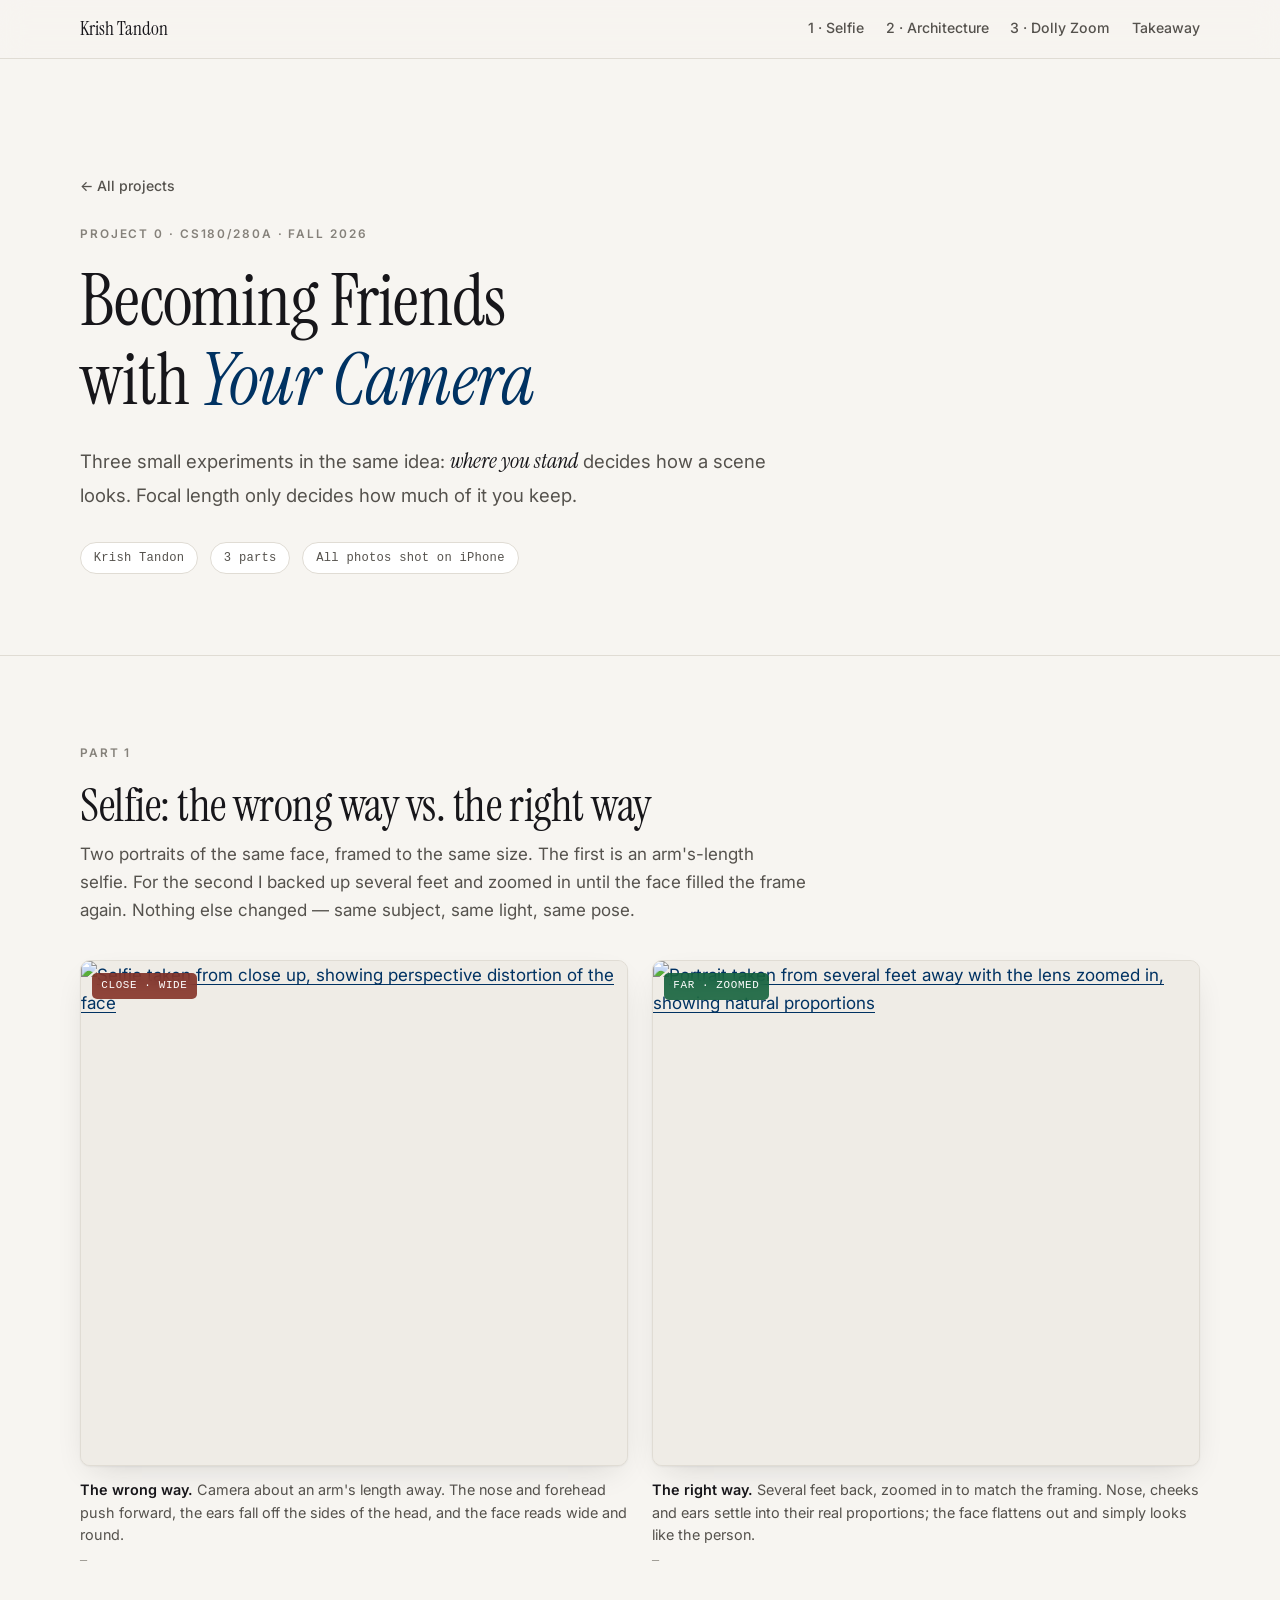
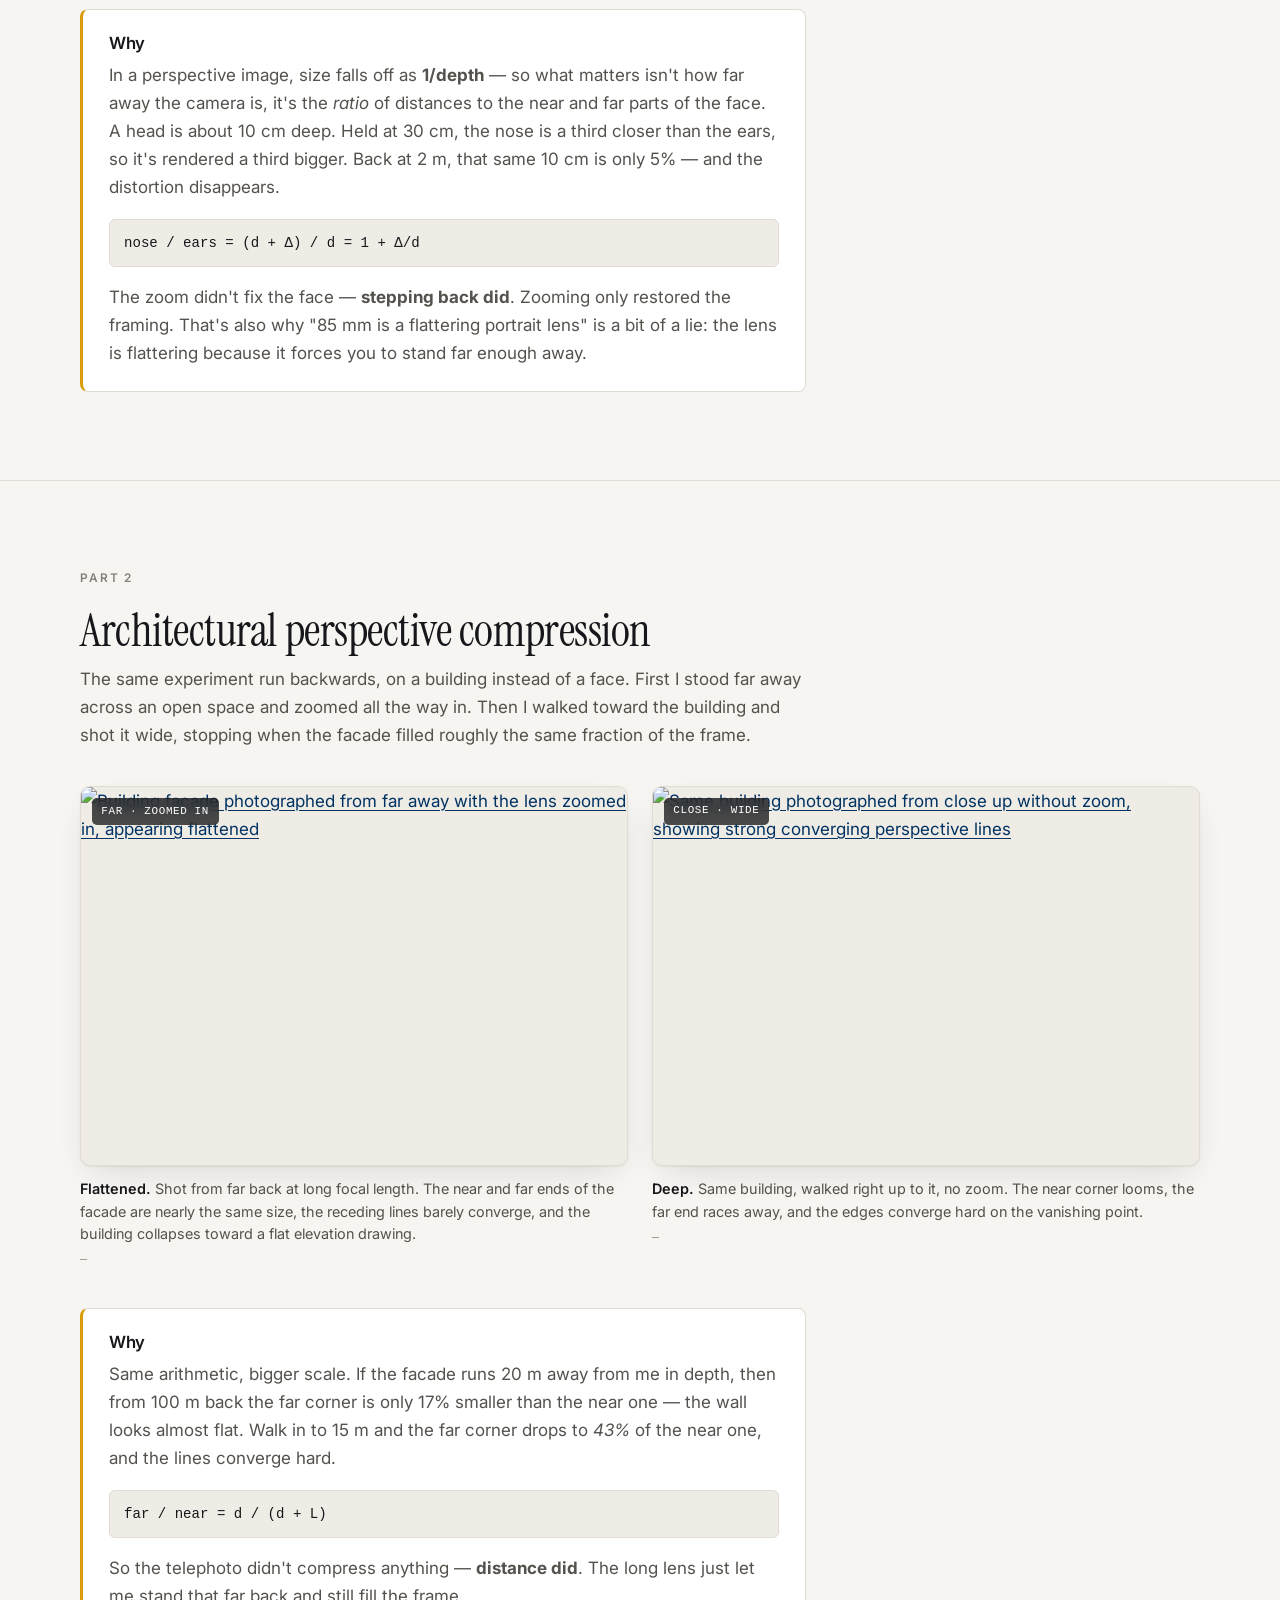
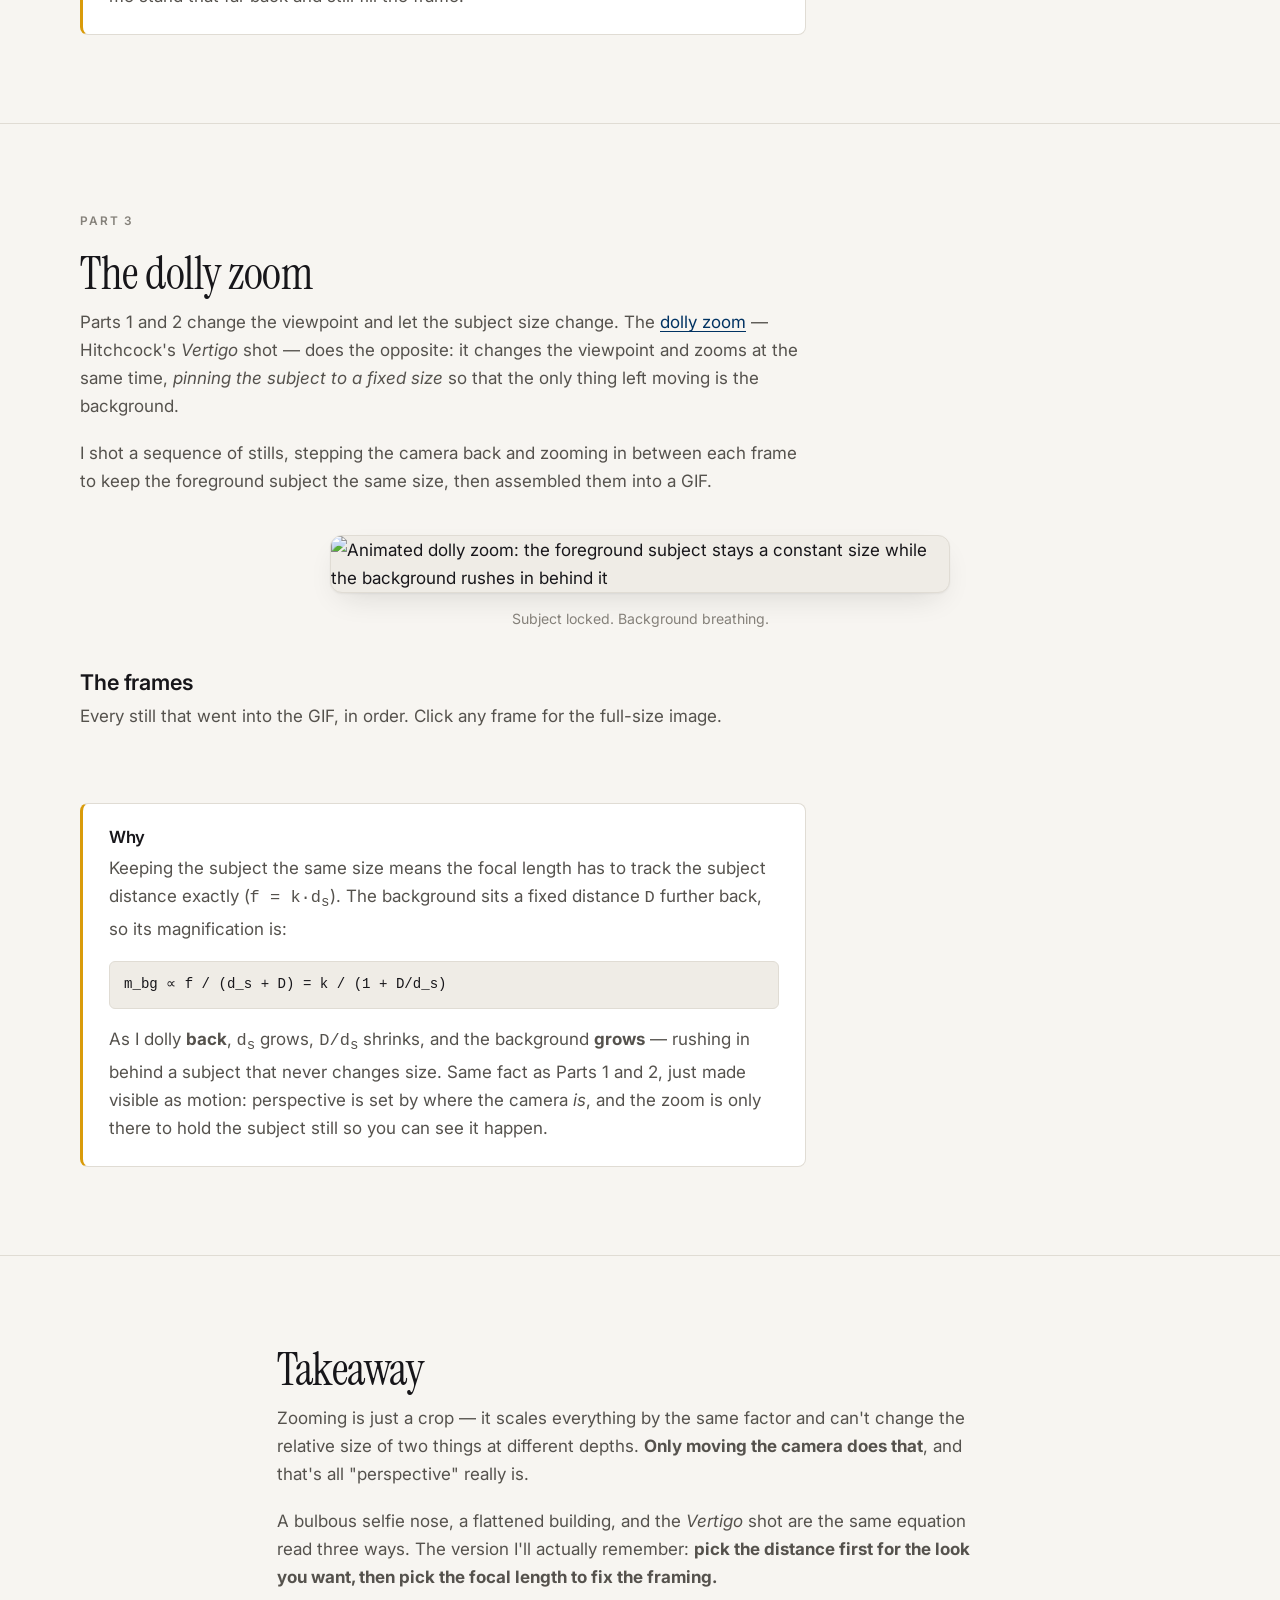
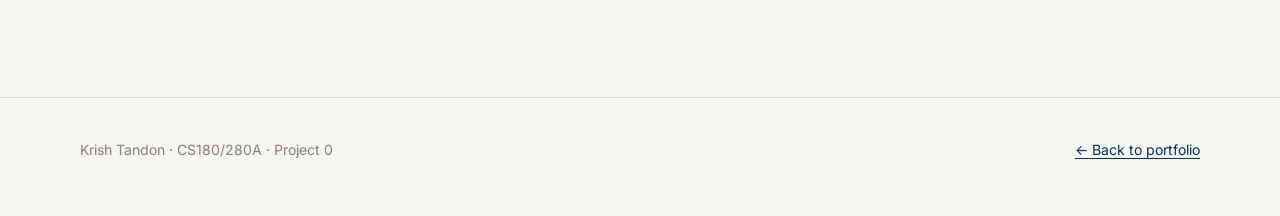
==== 0/index.html @ 60261ede "Build CS180 portfolio site + Project 0 page - Shared stylesheet (/style.css) with light/dark support" ====
<!DOCTYPE html>
<html lang="en">
<head>
  <meta charset="utf-8">
  <meta name="viewport" content="width=device-width, initial-scale=1">
  <title>Project 0: Becoming Friends with Your Camera — Krish Tandon</title>
  <meta name="description" content="CS180/280A Project 0: perspective, focal length, and the center of projection — selfies, architectural compression, and a dolly zoom.">
  <link rel="stylesheet" href="/style.css">
  <link rel="icon" href="data:image/svg+xml,<svg xmlns='http://www.w3.org/2000/svg' viewBox='0 0 100 100'><text y='.9em' font-size='90'>📸</text></svg>">
</head>
<body>

<header class="topbar">
  <div class="wrap topbar-inner">
    <a class="brand" href="/">Krish Tandon</a>
    <nav class="topnav">
      <a href="#part1">1 · Selfie</a>
      <a href="#part2">2 · Architecture</a>
      <a href="#part3">3 · Dolly Zoom</a>
      <a href="#takeaway">Takeaway</a>
    </nav>
  </div>
</header>

<main>

  <section class="hero">
    <div class="wrap">
      <a class="backlink" href="/">← All projects</a>
      <p class="eyebrow">Project 0 · CS180/280A · Fall 2026</p>
      <h1>Becoming Friends<br>with <em>Your Camera</em></h1>
      <p class="lede">
        Three small experiments in the same idea: <em>where you stand</em> decides how a scene
        looks. Focal length only decides how much of it you keep.
      </p>
      <ul class="meta">
        <li>Krish Tandon</li>
        <li>3 parts</li>
        <li>All photos shot on iPhone</li>
      </ul>
    </div>
  </section>

  <!-- ============================ PART 1 ============================ -->
  <section id="part1">
    <div class="wrap">
      <p class="eyebrow">Part 1</p>
      <h2>Selfie: the wrong way vs. the right way</h2>
      <div class="prose">
        <p>Two portraits of the same face, framed to the same size. The first is an arm's-length
          selfie. For the second I backed up several feet and zoomed in until the face filled the
          frame again. Nothing else changed — same subject, same light, same pose.</p>
      </div>

      <div class="pair">
        <figure>
          <a class="shot shot--tall" href="media/part1-close.jpg" target="_blank" rel="noopener">
            <span class="tag tag--bad">Close · wide</span>
            <img src="media/part1-close.jpg" alt="Selfie taken from close up, showing perspective distortion of the face">
          </a>
          <figcaption>
            <b>The wrong way.</b> Camera about an arm's length away. The nose and forehead push
            forward, the ears fall off the sides of the head, and the face reads wide and
            round.
            <span class="exif" data-exif="part1-close">—</span>
          </figcaption>
        </figure>

        <figure>
          <a class="shot shot--tall" href="media/part1-far.jpg" target="_blank" rel="noopener">
            <span class="tag tag--good">Far · zoomed</span>
            <img src="media/part1-far.jpg" alt="Portrait taken from several feet away with the lens zoomed in, showing natural proportions">
          </a>
          <figcaption>
            <b>The right way.</b> Several feet back, zoomed in to match the framing. Nose, cheeks
            and ears settle into their real proportions; the face flattens out and simply looks
            like the person.
            <span class="exif" data-exif="part1-far">—</span>
          </figcaption>
        </figure>
      </div>

      <div class="why">
        <h3>Why</h3>
        <p>In a perspective image, size falls off as <b>1/depth</b> — so what matters isn't how far
          away the camera is, it's the <em>ratio</em> of distances to the near and far parts of the
          face. A head is about 10&nbsp;cm deep. Held at 30&nbsp;cm, the nose is a third closer than
          the ears, so it's rendered a third bigger. Back at 2&nbsp;m, that same 10&nbsp;cm is only
          5% — and the distortion disappears.</p>
        <p class="math">nose / ears  =  (d + Δ) / d  =  1 + Δ/d</p>
        <p>The zoom didn't fix the face — <b>stepping back did</b>. Zooming only restored the
          framing. That's also why "85&nbsp;mm is a flattering portrait lens" is a bit of a lie: the
          lens is flattering because it forces you to stand far enough away.</p>
      </div>
      </div>
    </div>
  </section>

  <!-- ============================ PART 2 ============================ -->
  <section id="part2">
    <div class="wrap">
      <p class="eyebrow">Part 2</p>
      <h2>Architectural perspective compression</h2>
      <div class="prose">
        <p>The same experiment run backwards, on a building instead of a face. First I stood far
          away across an open space and zoomed all the way in. Then I walked toward the building
          and shot it wide, stopping when the facade filled roughly the same fraction of the
          frame.</p>
      </div>

      <div class="pair">
        <figure>
          <a class="shot" href="media/part2-far.jpg" target="_blank" rel="noopener">
            <span class="tag">Far · zoomed in</span>
            <img src="media/part2-far.jpg" alt="Building facade photographed from far away with the lens zoomed in, appearing flattened">
          </a>
          <figcaption>
            <b>Flattened.</b> Shot from far back at long focal length. The near and far ends of
            the facade are nearly the same size, the receding lines barely converge, and the
            building collapses toward a flat elevation drawing.
            <span class="exif" data-exif="part2-far">—</span>
          </figcaption>
        </figure>

        <figure>
          <a class="shot" href="media/part2-close.jpg" target="_blank" rel="noopener">
            <span class="tag">Close · wide</span>
            <img src="media/part2-close.jpg" alt="Same building photographed from close up without zoom, showing strong converging perspective lines">
          </a>
          <figcaption>
            <b>Deep.</b> Same building, walked right up to it, no zoom. The near corner looms, the
            far end races away, and the edges converge hard on the vanishing point.
            <span class="exif" data-exif="part2-close">—</span>
          </figcaption>
        </figure>
      </div>

      <div class="why">
        <h3>Why</h3>
        <p>Same arithmetic, bigger scale. If the facade runs 20&nbsp;m away from me in depth, then
          from 100&nbsp;m back the far corner is only 17% smaller than the near one — the wall looks
          almost flat. Walk in to 15&nbsp;m and the far corner drops to <em>43%</em> of the near
          one, and the lines converge hard.</p>
        <p class="math">far / near  =  d / (d + L)</p>
        <p>So the telephoto didn't compress anything — <b>distance did</b>. The long lens just let
          me stand that far back and still fill the frame.</p>
      </div>
      </div>
    </div>
  </section>

  <!-- ============================ PART 3 ============================ -->
  <section id="part3">
    <div class="wrap">
      <p class="eyebrow">Part 3</p>
      <h2>The dolly zoom</h2>
      <div class="prose">
        <p>Parts 1 and 2 change the viewpoint and let the subject size change. The
          <a href="https://en.wikipedia.org/wiki/Dolly_zoom">dolly zoom</a> — Hitchcock's
          <em>Vertigo</em> shot — does the opposite: it changes the viewpoint and zooms at the same
          time, <em>pinning the subject to a fixed size</em> so that the only thing left moving is
          the background.</p>
        <p>I shot a sequence of stills, stepping the camera back and zooming in between each frame
          to keep the foreground subject the same size, then assembled them into a GIF.</p>
      </div>

      <div class="gif-stage">
        <img src="media/dolly-zoom.gif" alt="Animated dolly zoom: the foreground subject stays a constant size while the background rushes in behind it">
      </div>
      <p style="text-align:center; font-size:.88rem; color:var(--text-mute); margin-top:.9rem;">
        Subject locked. Background breathing.
      </p>

      <h3>The frames</h3>
      <p class="prose" style="margin-top:0;">Every still that went into the GIF, in order. Click any
        frame for the full-size image.</p>

      <div class="contact-sheet">
        <!-- CONTACT_SHEET_START -->
        <!-- CONTACT_SHEET_END -->
      </div>

      <div class="why">
        <h3>Why</h3>
        <p>Keeping the subject the same size means the focal length has to track the subject
          distance exactly (<span style="font-family:var(--mono)">f = k·d<sub>s</sub></span>). The
          background sits a fixed distance <span style="font-family:var(--mono)">D</span> further
          back, so its magnification is:</p>
        <p class="math">m_bg  ∝  f / (d_s + D)  =  k / (1 + D/d_s)</p>
        <p>As I dolly <b>back</b>, <span style="font-family:var(--mono)">d<sub>s</sub></span> grows,
          <span style="font-family:var(--mono)">D/d<sub>s</sub></span> shrinks, and the background
          <b>grows</b> — rushing in behind a subject that never changes size. Same fact as Parts 1
          and 2, just made visible as motion: perspective is set by where the camera <em>is</em>,
          and the zoom is only there to hold the subject still so you can see it happen.</p>
      </div>
      </div>
    </div>
  </section>

  <!-- ============================ TAKEAWAY ============================ -->
  <section id="takeaway">
    <div class="wrap prose">
      <h2>Takeaway</h2>
      <p>Zooming is just a crop — it scales everything by the same factor and can't change the
        relative size of two things at different depths. <b>Only moving the camera does that</b>,
        and that's all "perspective" really is.</p>
      <p>A bulbous selfie nose, a flattened building, and the <em>Vertigo</em> shot are the same
        equation read three ways. The version I'll actually remember: <b>pick the distance first
        for the look you want, then pick the focal length to fix the framing.</b></p>
    </div>
  </section>

</main>

<footer>
  <div class="wrap">
    <span>Krish Tandon · CS180/280A · Project 0</span>
    <span><a href="/">← Back to portfolio</a></span>
  </div>
</footer>

</body>
</html>
---- style.css ----
/* ==========================================================================
   Krish Tandon — CS180/280A portfolio
   Shared stylesheet. Imported absolutely from every page: href="/style.css"
   ========================================================================== */

@import url('https://fonts.googleapis.com/css2?family=Instrument+Serif:ital@0;1&family=Inter:wght@400;500;600&display=swap');

:root {
  --bg:        #f7f5f1;
  --bg-raised: #ffffff;
  --bg-sunken: #efece6;
  --text:      #17161a;
  --text-soft: #55524d;
  --text-mute: #85817a;
  --rule:      #e0dcd4;
  --accent:    #003262;  /* Berkeley Blue  */
  --gold:      #d99b0a;  /* California Gold, dimmed for contrast */
  --shadow:    0 1px 2px rgba(23,22,26,.05), 0 12px 32px -12px rgba(23,22,26,.16);

  --serif: 'Instrument Serif', ui-serif, Georgia, 'Times New Roman', serif;
  --sans:  'Inter', -apple-system, BlinkMacSystemFont, 'Segoe UI', sans-serif;
  --mono:  ui-monospace, SFMono-Regular, 'SF Mono', Menlo, monospace;

  --measure: 66ch;
  --wide:    1120px;
}

@media (prefers-color-scheme: dark) {
  :root {
    --bg:        #131215;
    --bg-raised: #1c1b1f;
    --bg-sunken: #0d0c0f;
    --text:      #ece9e3;
    --text-soft: #b3aea6;
    --text-mute: #857f76;
    --rule:      #302e33;
    --accent:    #8ab4dd;
    --gold:      #f0b429;
    --shadow:    0 1px 2px rgba(0,0,0,.4), 0 12px 32px -12px rgba(0,0,0,.7);
  }
}

*, *::before, *::after { box-sizing: border-box; }

html { scroll-behavior: smooth; scroll-padding-top: 90px; }

body {
  margin: 0;
  background: var(--bg);
  color: var(--text);
  font-family: var(--sans);
  font-size: 17px;
  line-height: 1.65;
  -webkit-font-smoothing: antialiased;
  text-rendering: optimizeLegibility;
}

/* ---------- layout ---------- */

.wrap  { width: min(100% - 2.5rem, var(--wide)); margin-inline: auto; }
.prose { max-width: var(--measure); }

section { padding-block: clamp(3rem, 7vw, 5.5rem); }
section + section { border-top: 1px solid var(--rule); }

/* ---------- type ---------- */

h1, h2, h3 { font-family: var(--serif); font-weight: 400; letter-spacing: -.01em; line-height: 1.1; }

h1 { font-size: clamp(2.75rem, 7vw, 4.5rem); margin: 0; }
h2 { font-size: clamp(2rem, 4.5vw, 2.9rem); margin: 0 0 .6rem; }
h3 { font-size: 1.35rem; margin: 2.5rem 0 .5rem; font-family: var(--sans); font-weight: 600; letter-spacing: -.005em; }

p { margin: 0 0 1.15rem; color: var(--text-soft); }
p strong, li strong { color: var(--text); font-weight: 600; }

a { color: var(--accent); text-decoration-thickness: 1px; text-underline-offset: 3px; }
a:hover { color: var(--gold); }

.eyebrow {
  font-family: var(--sans);
  font-size: .74rem;
  font-weight: 600;
  letter-spacing: .16em;
  text-transform: uppercase;
  color: var(--text-mute);
  margin: 0 0 1rem;
}

.lede { font-size: 1.16rem; color: var(--text-soft); }
.lede em { font-family: var(--serif); font-style: italic; font-size: 1.2em; color: var(--text); }

/* ---------- header / nav ---------- */

.topbar {
  position: sticky; top: 0; z-index: 50;
  backdrop-filter: saturate(180%) blur(14px);
  -webkit-backdrop-filter: saturate(180%) blur(14px);
  background: color-mix(in srgb, var(--bg) 82%, transparent);
  border-bottom: 1px solid var(--rule);
}
.topbar-inner {
  display: flex; align-items: center; gap: 1.5rem;
  min-height: 58px; flex-wrap: wrap;
}
.brand {
  font-family: var(--serif); font-size: 1.2rem; color: var(--text);
  text-decoration: none; margin-right: auto; white-space: nowrap;
}
.brand:hover { color: var(--accent); }
.topnav { display: flex; gap: 1.35rem; flex-wrap: wrap; }
.topnav a {
  font-size: .88rem; font-weight: 500; color: var(--text-soft);
  text-decoration: none; padding-block: .25rem;
  border-bottom: 2px solid transparent;
}
.topnav a:hover { color: var(--text); border-bottom-color: var(--gold); }

/* ---------- hero ---------- */

.hero { padding-block: clamp(3.5rem, 10vw, 7rem) clamp(2.5rem, 6vw, 4rem); }
.hero h1 em { font-style: italic; color: var(--accent); }
.hero .lede { margin-top: 1.5rem; max-width: 58ch; }
.meta {
  display: flex; flex-wrap: wrap; gap: .5rem .75rem;
  margin-top: 2rem; padding: 0; list-style: none;
}
.meta li {
  font-family: var(--mono); font-size: .76rem; letter-spacing: .02em;
  color: var(--text-soft); background: var(--bg-raised);
  border: 1px solid var(--rule); border-radius: 999px; padding: .3rem .8rem;
}

/* ---------- figures ---------- */

.pair {
  display: grid; gap: 1.5rem; margin: 2.25rem 0 0;
  grid-template-columns: repeat(auto-fit, minmax(300px, 1fr));
}

figure { margin: 0; }

.shot {
  display: block; position: relative;
  background: var(--bg-sunken);
  border: 1px solid var(--rule); border-radius: 10px;
  overflow: hidden; box-shadow: var(--shadow);
  transition: transform .18s ease, box-shadow .18s ease;
}
.shot:hover { transform: translateY(-2px); box-shadow: 0 1px 2px rgba(23,22,26,.06), 0 20px 44px -14px rgba(23,22,26,.28); }
.shot img {
  display: block; width: 100%; height: clamp(240px, 42vh, 440px);
  object-fit: cover; object-position: center;
}
.shot--tall img { height: clamp(280px, 56vh, 560px); object-fit: contain; background: var(--bg-sunken); }

.tag {
  position: absolute; top: .7rem; left: .7rem;
  font-family: var(--mono); font-size: .68rem; letter-spacing: .06em; text-transform: uppercase;
  padding: .28rem .6rem; border-radius: 5px;
  background: rgba(10,10,12,.72); color: #fff;
  backdrop-filter: blur(6px);
}
.tag--good { background: rgba(0,86,44,.82); }
.tag--bad  { background: rgba(122,32,20,.82); }

figcaption {
  margin-top: .8rem; font-size: .9rem; line-height: 1.55; color: var(--text-soft);
}
figcaption b { color: var(--text); font-weight: 600; }
figcaption .exif {
  display: block; margin-top: .3rem;
  font-family: var(--mono); font-size: .74rem; color: var(--text-mute);
}

/* ---------- callout ---------- */

.why {
  margin-top: 2.5rem; padding: 1.5rem 1.6rem;
  background: var(--bg-raised); border: 1px solid var(--rule);
  border-left: 3px solid var(--gold); border-radius: 8px;
  max-width: var(--measure);
}
.why h3 { margin-top: 0; font-size: 1.05rem; }
.why p:last-child { margin-bottom: 0; }
.why .math {
  font-family: var(--mono); font-size: .88rem;
  background: var(--bg-sunken); border: 1px solid var(--rule);
  border-radius: 6px; padding: .7rem .9rem; margin: 1rem 0;
  color: var(--text); overflow-x: auto;
}

/* ---------- dolly zoom ---------- */

.gif-stage {
  margin: 2.5rem auto 0; max-width: 620px;
  border: 1px solid var(--rule); border-radius: 12px;
  overflow: hidden; box-shadow: var(--shadow); background: var(--bg-sunken);
}
.gif-stage img { display: block; width: 100%; height: auto; }

.contact-sheet {
  display: grid; gap: .75rem; margin-top: 2rem;
  grid-template-columns: repeat(auto-fill, minmax(140px, 1fr));
}
.contact-sheet a {
  display: block; border: 1px solid var(--rule); border-radius: 7px;
  overflow: hidden; background: var(--bg-sunken); position: relative;
}
.contact-sheet img { display: block; width: 100%; aspect-ratio: 3/4; object-fit: cover; }
.contact-sheet .n {
  position: absolute; bottom: 0; right: 0;
  font-family: var(--mono); font-size: .66rem; color: #fff;
  background: rgba(10,10,12,.7); padding: .15rem .4rem; border-radius: 5px 0 0 0;
}

/* ---------- project cards (home) ---------- */

.cards {
  display: grid; gap: 1.1rem; margin-top: 2.5rem;
  grid-template-columns: repeat(auto-fill, minmax(260px, 1fr));
}
.card {
  display: flex; flex-direction: column; gap: .4rem;
  padding: 1.4rem 1.5rem; text-decoration: none;
  background: var(--bg-raised); border: 1px solid var(--rule);
  border-radius: 10px; color: inherit;
  transition: transform .18s ease, box-shadow .18s ease, border-color .18s ease;
}
a.card:hover { transform: translateY(-3px); box-shadow: var(--shadow); border-color: var(--accent); }
.card .num {
  font-family: var(--mono); font-size: .72rem; letter-spacing: .1em;
  color: var(--text-mute); text-transform: uppercase;
}
.card .name { font-family: var(--serif); font-size: 1.45rem; line-height: 1.15; color: var(--text); }
.card .blurb { font-size: .9rem; color: var(--text-soft); margin: 0; }
.card .go { margin-top: .5rem; font-size: .85rem; font-weight: 500; color: var(--accent); }
.card--soon { opacity: .5; }
.card--soon .go { color: var(--text-mute); }

/* ---------- footer ---------- */

footer {
  border-top: 1px solid var(--rule);
  padding-block: 2.5rem 3.5rem;
  font-size: .88rem; color: var(--text-mute);
}
footer .wrap { display: flex; justify-content: space-between; gap: 1rem; flex-wrap: wrap; }

/* ---------- misc ---------- */

.backlink {
  display: inline-block; margin-bottom: 1.75rem;
  font-size: .88rem; font-weight: 500; text-decoration: none; color: var(--text-soft);
}
.backlink:hover { color: var(--accent); }

@media (prefers-reduced-motion: reduce) {
  html { scroll-behavior: auto; }
  * { transition: none !important; }
}
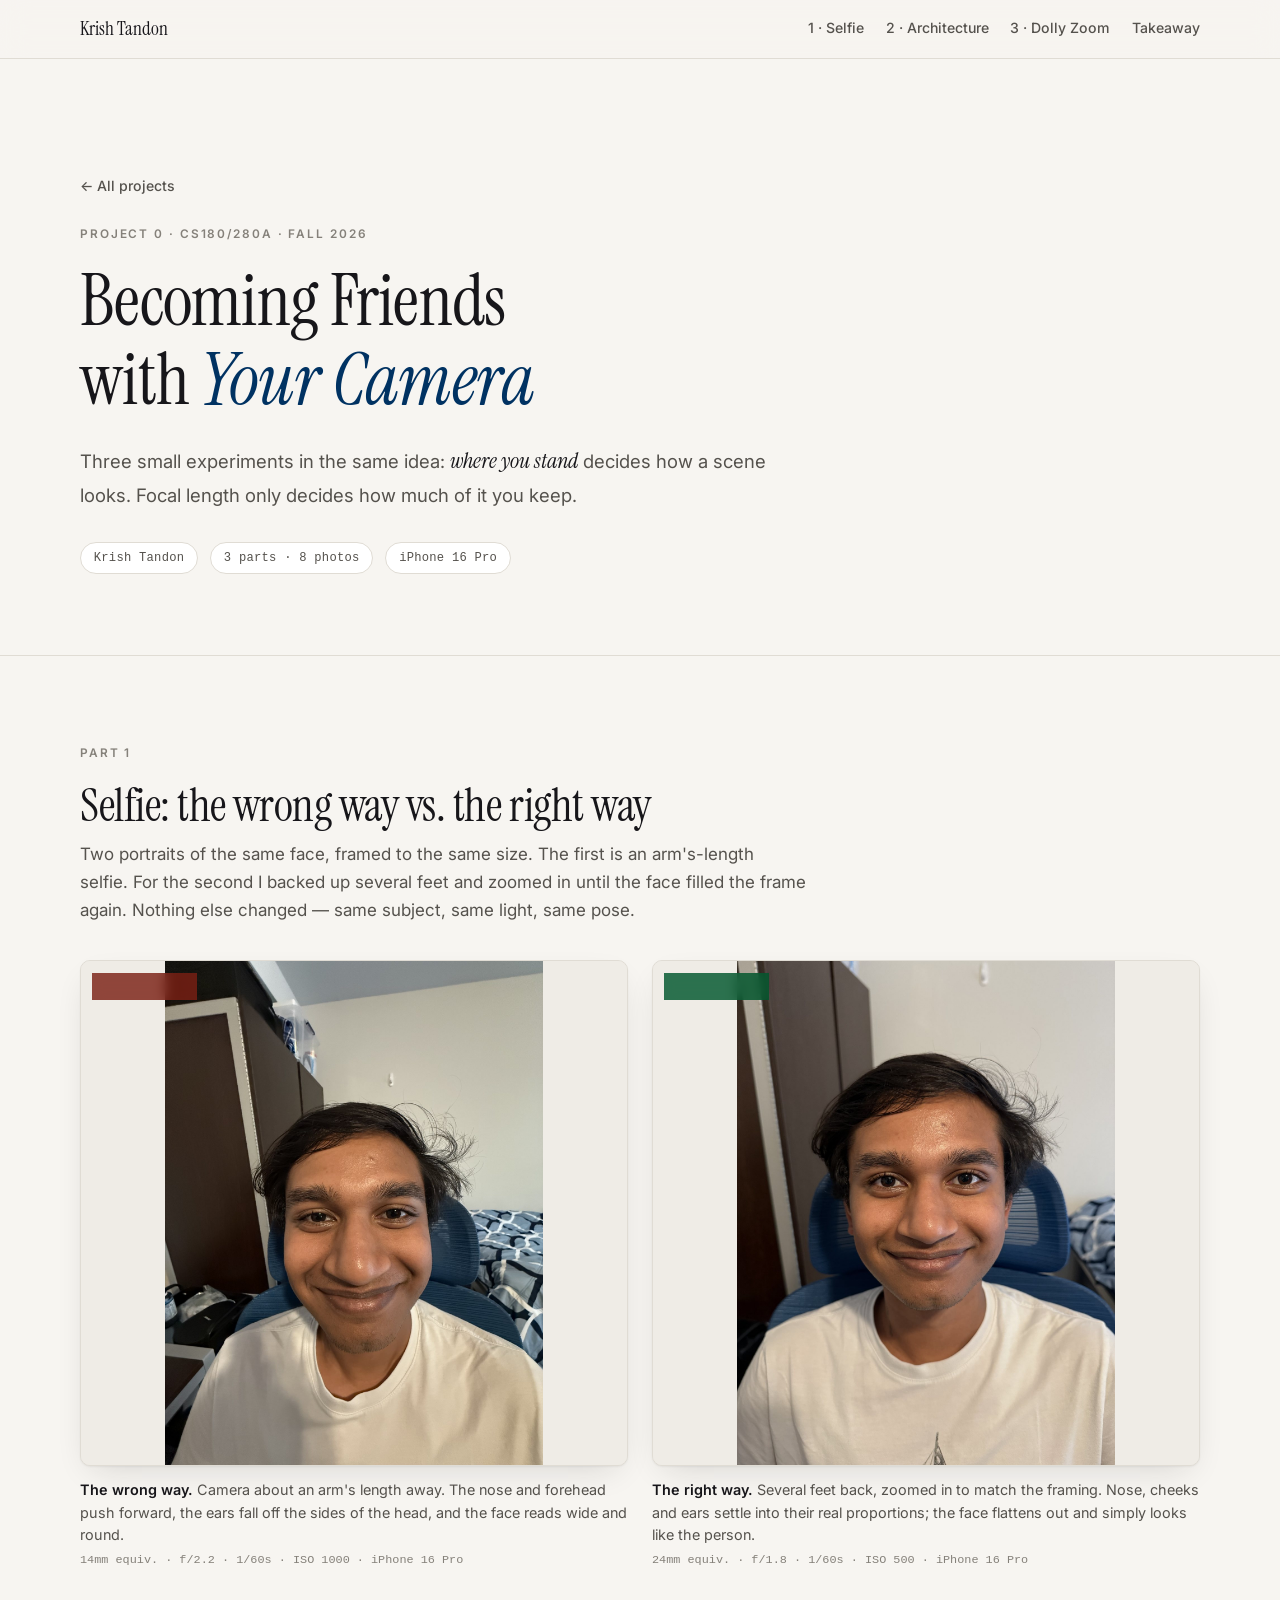
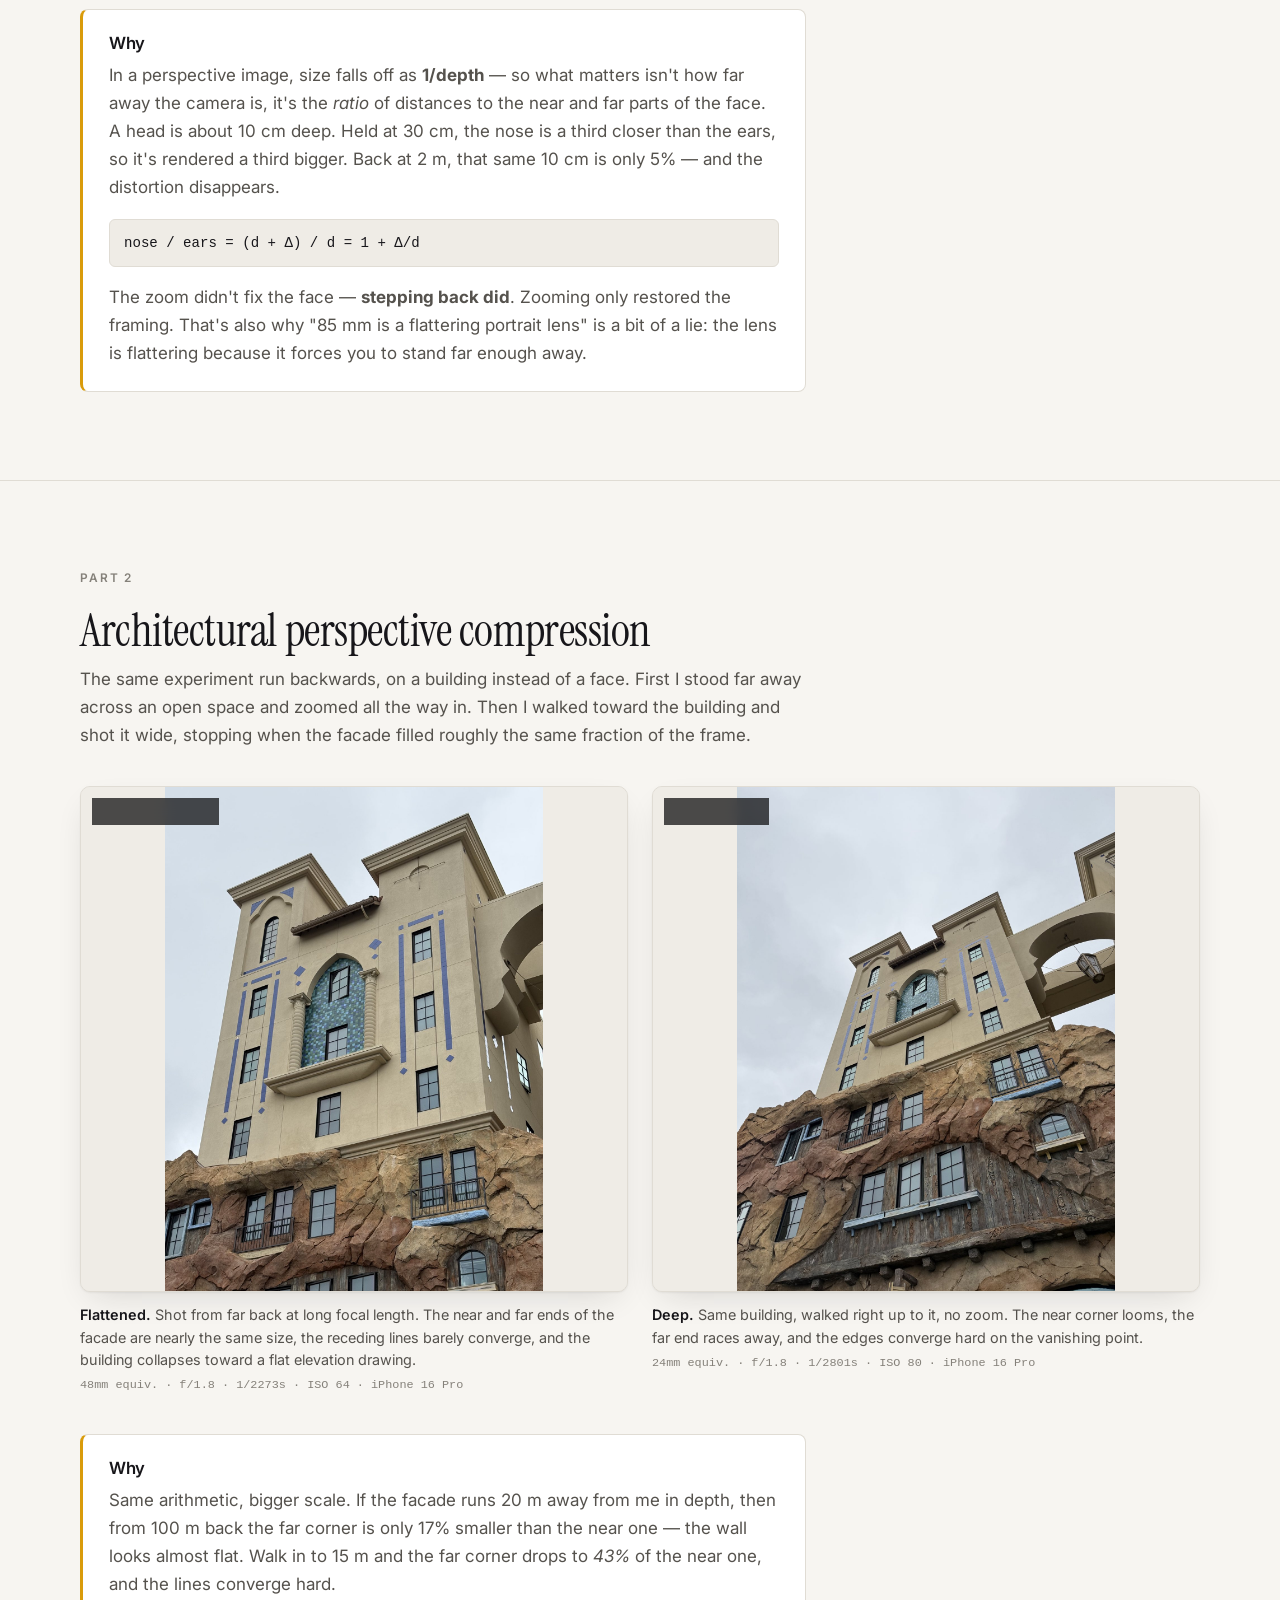
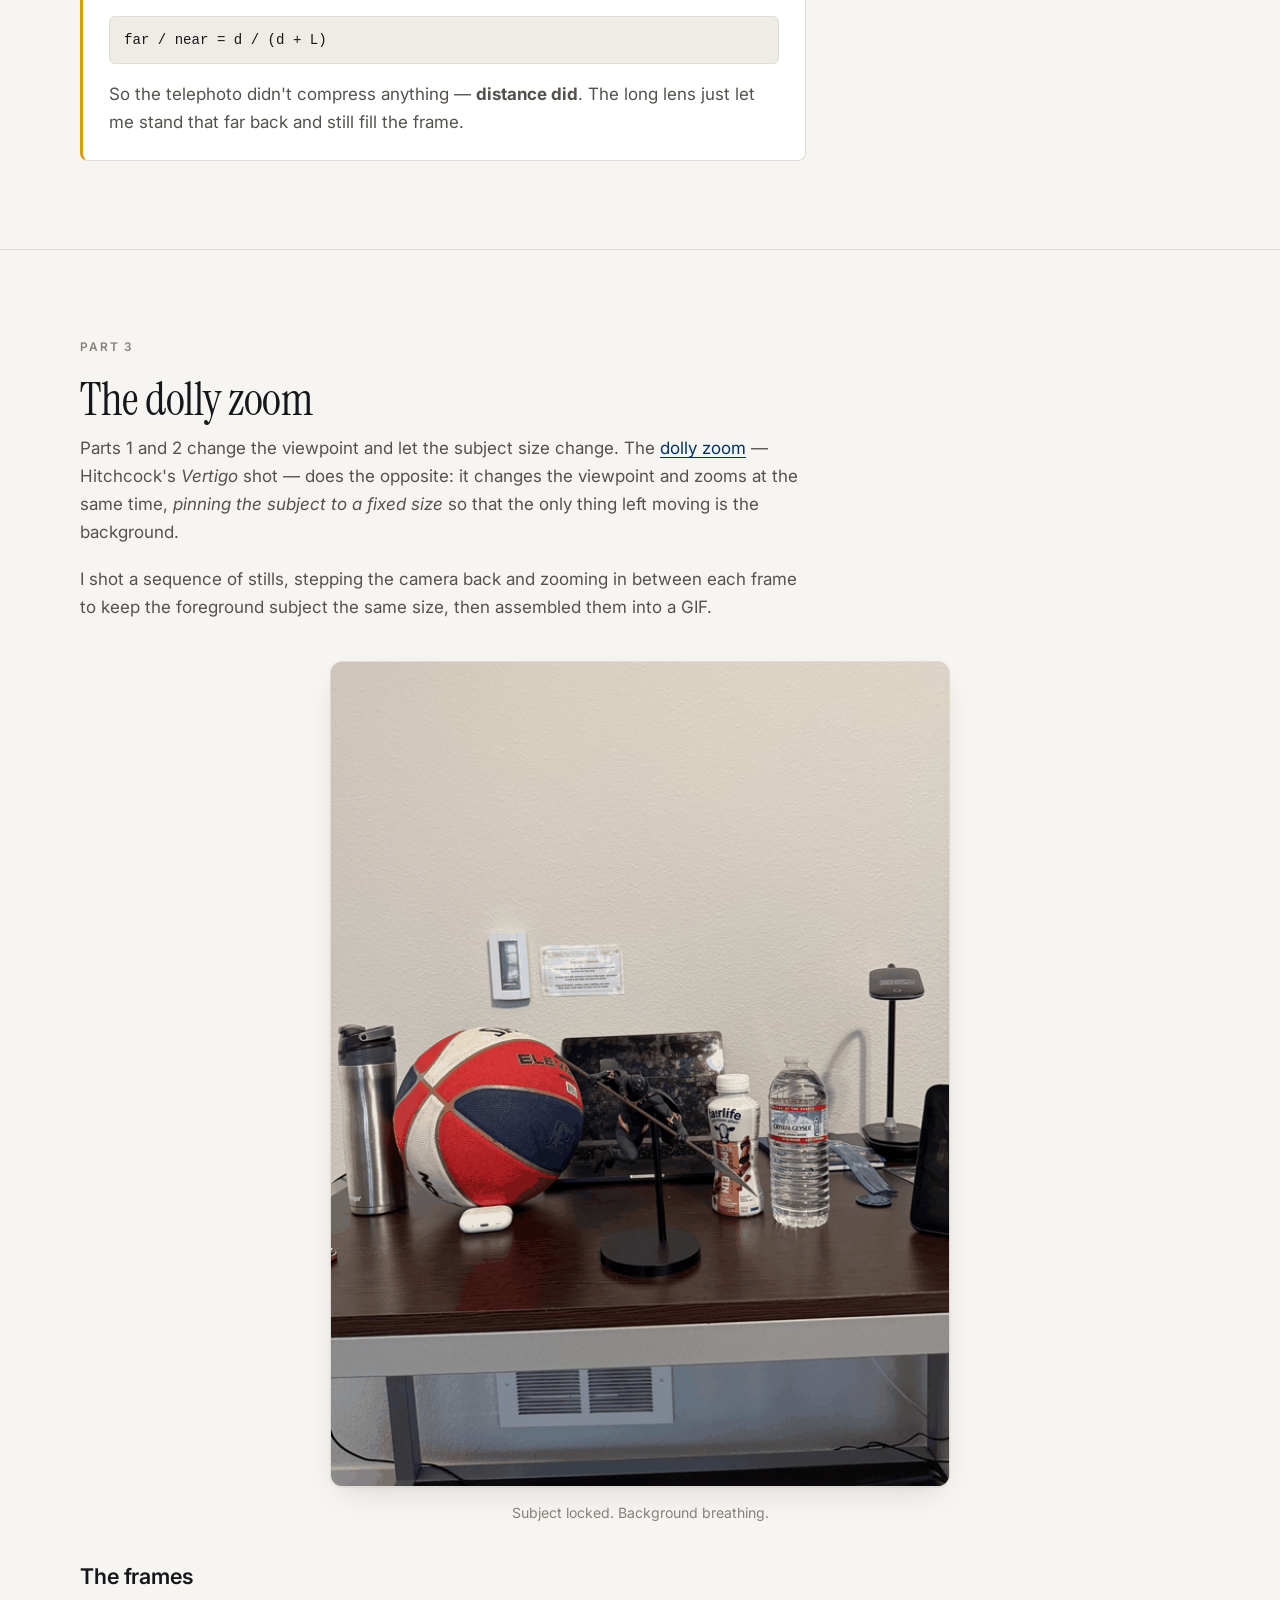
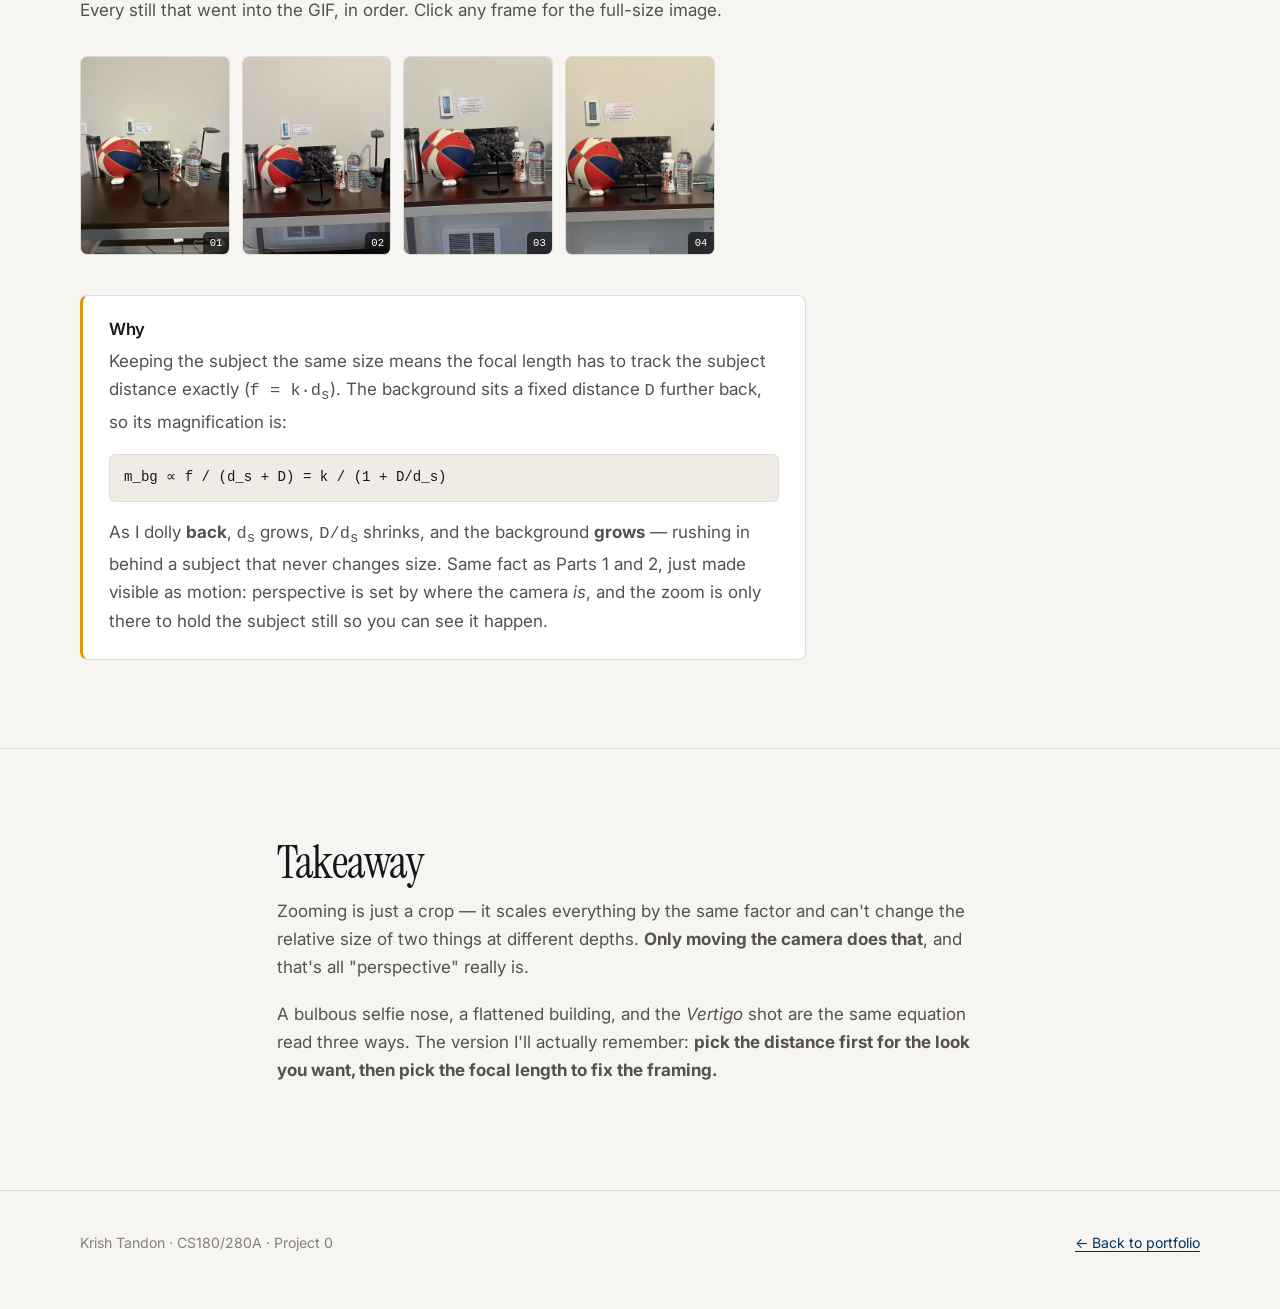
==== commit 88663159: "Add Project 0 photos, dolly-zoom GIF, and EXIF captions - 8 iPhone 16 Pro HEICs processed to web JPE" ====
--- a/0/index.html
+++ b/0/index.html
@@ -35,8 +35,8 @@
       </p>
       <ul class="meta">
         <li>Krish Tandon</li>
-        <li>3 parts</li>
-        <li>All photos shot on iPhone</li>
+        <li>3 parts · 8 photos</li>
+        <li>iPhone 16 Pro</li>
       </ul>
     </div>
   </section>
@@ -62,7 +62,7 @@
             <b>The wrong way.</b> Camera about an arm's length away. The nose and forehead push
             forward, the ears fall off the sides of the head, and the face reads wide and
             round.
-            <span class="exif" data-exif="part1-close">—</span>
+            <span class="exif" data-exif="part1-close">14mm equiv. · f/2.2 · 1/60s · ISO 1000 · iPhone 16 Pro</span>
           </figcaption>
         </figure>
 
@@ -75,7 +75,7 @@
             <b>The right way.</b> Several feet back, zoomed in to match the framing. Nose, cheeks
             and ears settle into their real proportions; the face flattens out and simply looks
             like the person.
-            <span class="exif" data-exif="part1-far">—</span>
+            <span class="exif" data-exif="part1-far">24mm equiv. · f/1.8 · 1/60s · ISO 500 · iPhone 16 Pro</span>
           </figcaption>
         </figure>
       </div>
@@ -110,7 +110,7 @@
 
       <div class="pair">
         <figure>
-          <a class="shot" href="media/part2-far.jpg" target="_blank" rel="noopener">
+          <a class="shot shot--tall" href="media/part2-far.jpg" target="_blank" rel="noopener">
             <span class="tag">Far · zoomed in</span>
             <img src="media/part2-far.jpg" alt="Building facade photographed from far away with the lens zoomed in, appearing flattened">
           </a>
@@ -118,19 +118,19 @@
             <b>Flattened.</b> Shot from far back at long focal length. The near and far ends of
             the facade are nearly the same size, the receding lines barely converge, and the
             building collapses toward a flat elevation drawing.
-            <span class="exif" data-exif="part2-far">—</span>
-          </figcaption>
-        </figure>
-
-        <figure>
-          <a class="shot" href="media/part2-close.jpg" target="_blank" rel="noopener">
+            <span class="exif" data-exif="part2-far">48mm equiv. · f/1.8 · 1/2273s · ISO 64 · iPhone 16 Pro</span>
+          </figcaption>
+        </figure>
+
+        <figure>
+          <a class="shot shot--tall" href="media/part2-close.jpg" target="_blank" rel="noopener">
             <span class="tag">Close · wide</span>
             <img src="media/part2-close.jpg" alt="Same building photographed from close up without zoom, showing strong converging perspective lines">
           </a>
           <figcaption>
             <b>Deep.</b> Same building, walked right up to it, no zoom. The near corner looms, the
             far end races away, and the edges converge hard on the vanishing point.
-            <span class="exif" data-exif="part2-close">—</span>
+            <span class="exif" data-exif="part2-close">24mm equiv. · f/1.8 · 1/2801s · ISO 80 · iPhone 16 Pro</span>
           </figcaption>
         </figure>
       </div>
@@ -177,6 +177,10 @@
 
       <div class="contact-sheet">
         <!-- CONTACT_SHEET_START -->
+        <a href="media/part3-01.jpg" target="_blank" rel="noopener"><img src="media/part3-01-thumb.jpg" alt="Dolly zoom frame 1" loading="lazy"><span class="n">01</span></a>
+        <a href="media/part3-02.jpg" target="_blank" rel="noopener"><img src="media/part3-02-thumb.jpg" alt="Dolly zoom frame 2" loading="lazy"><span class="n">02</span></a>
+        <a href="media/part3-03.jpg" target="_blank" rel="noopener"><img src="media/part3-03-thumb.jpg" alt="Dolly zoom frame 3" loading="lazy"><span class="n">03</span></a>
+        <a href="media/part3-04.jpg" target="_blank" rel="noopener"><img src="media/part3-04-thumb.jpg" alt="Dolly zoom frame 4" loading="lazy"><span class="n">04</span></a>
         <!-- CONTACT_SHEET_END -->
       </div>
 
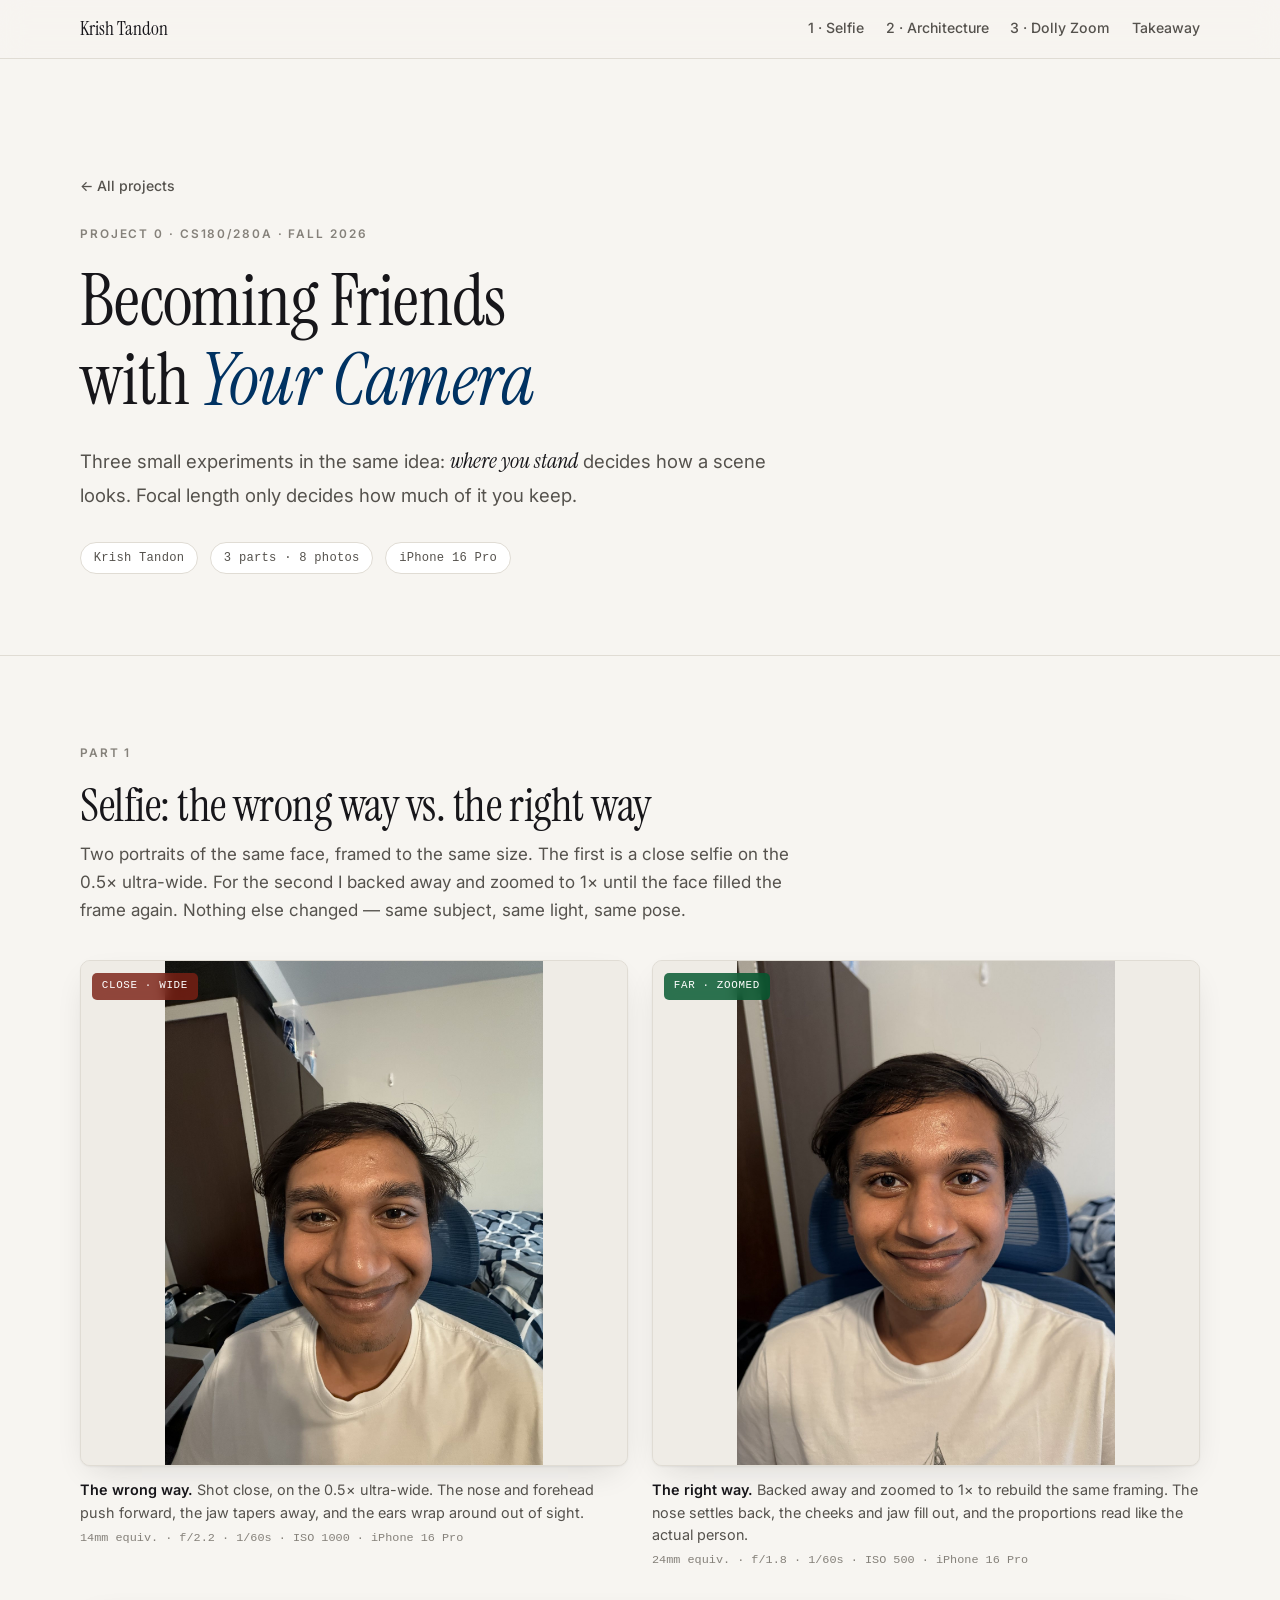
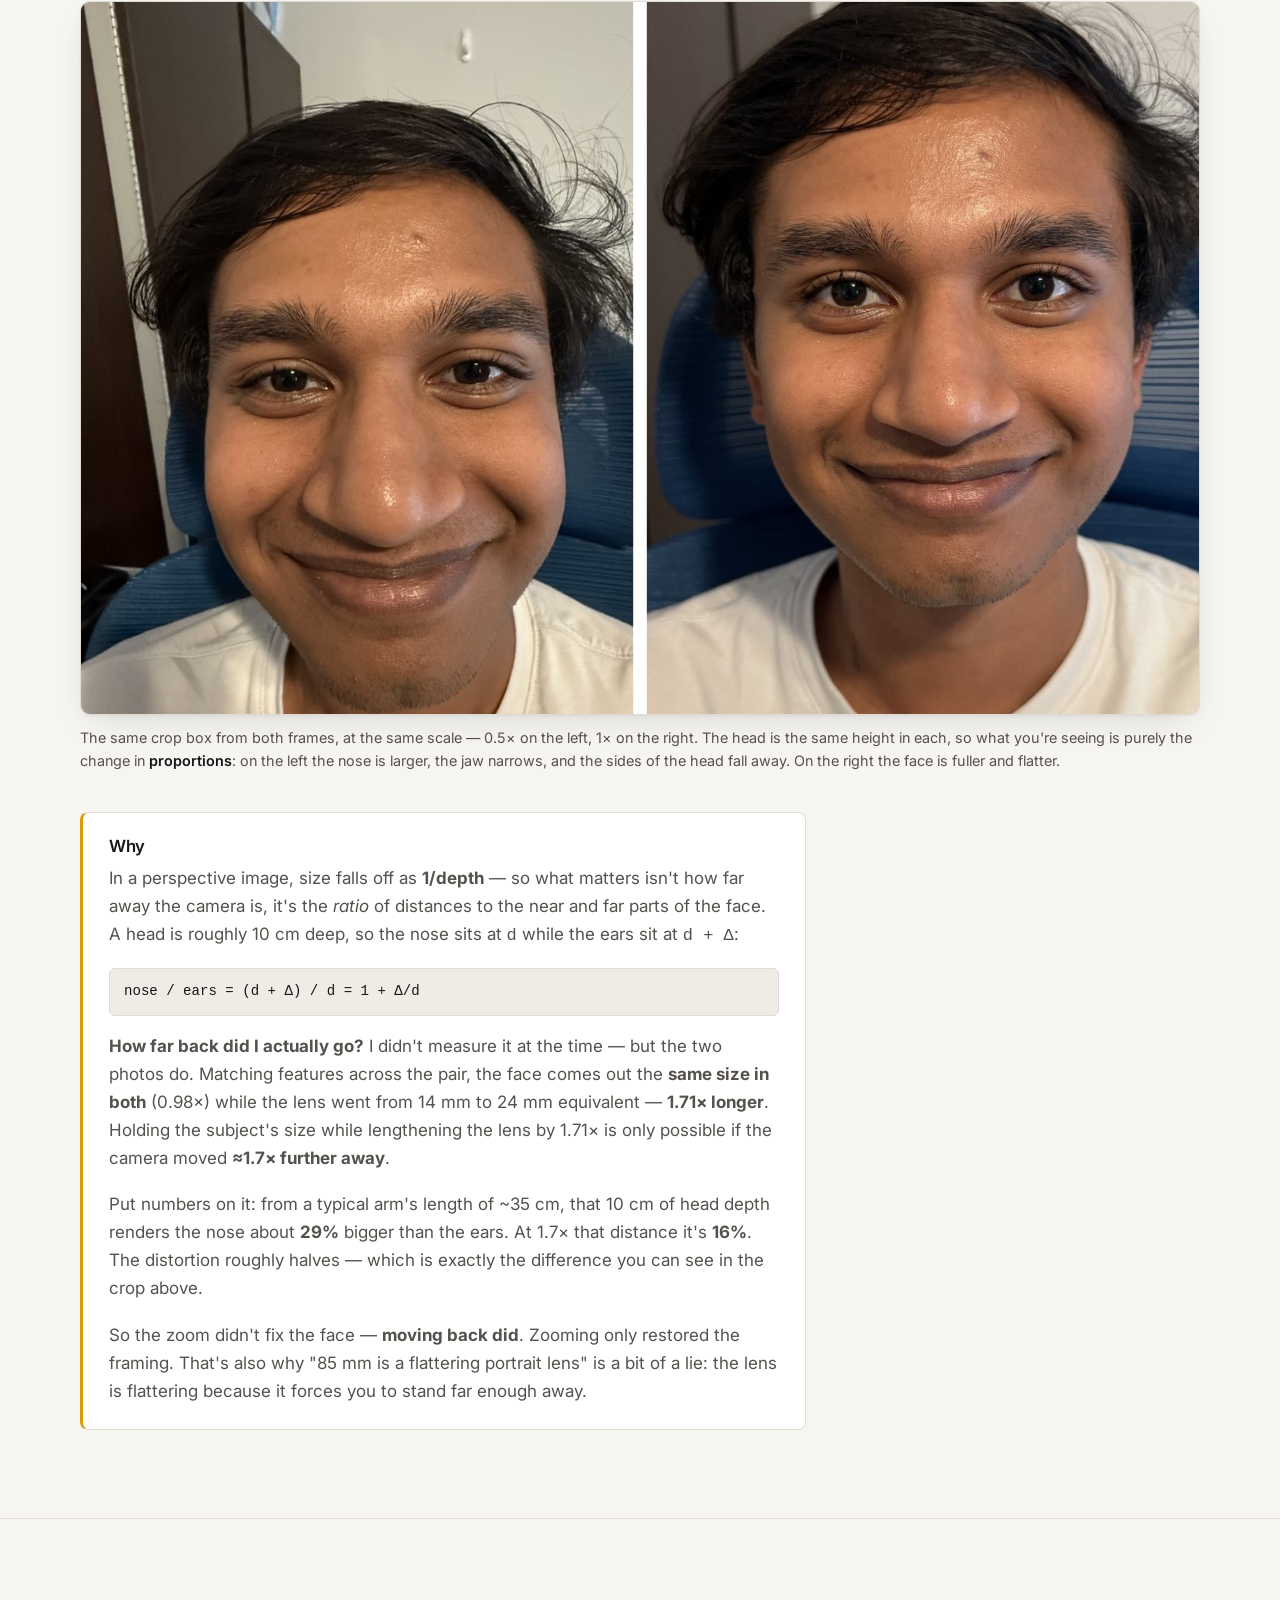
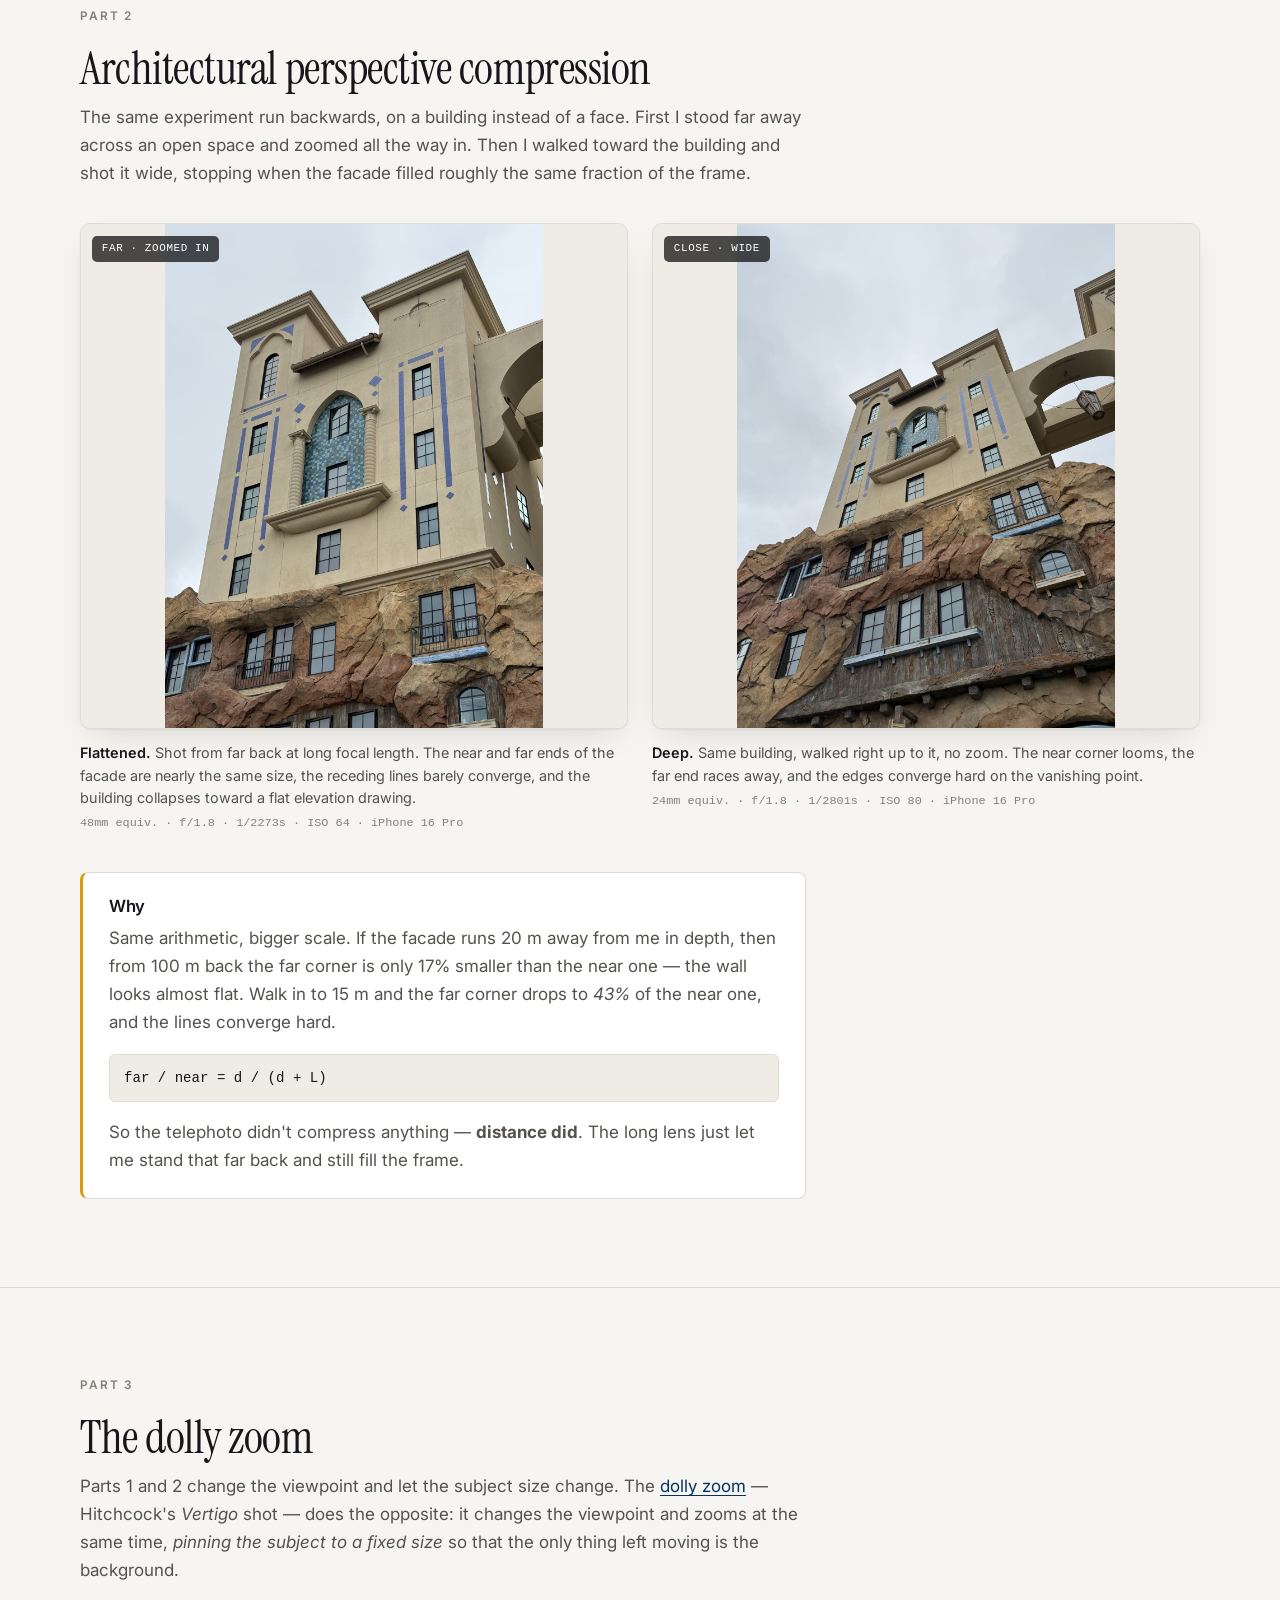
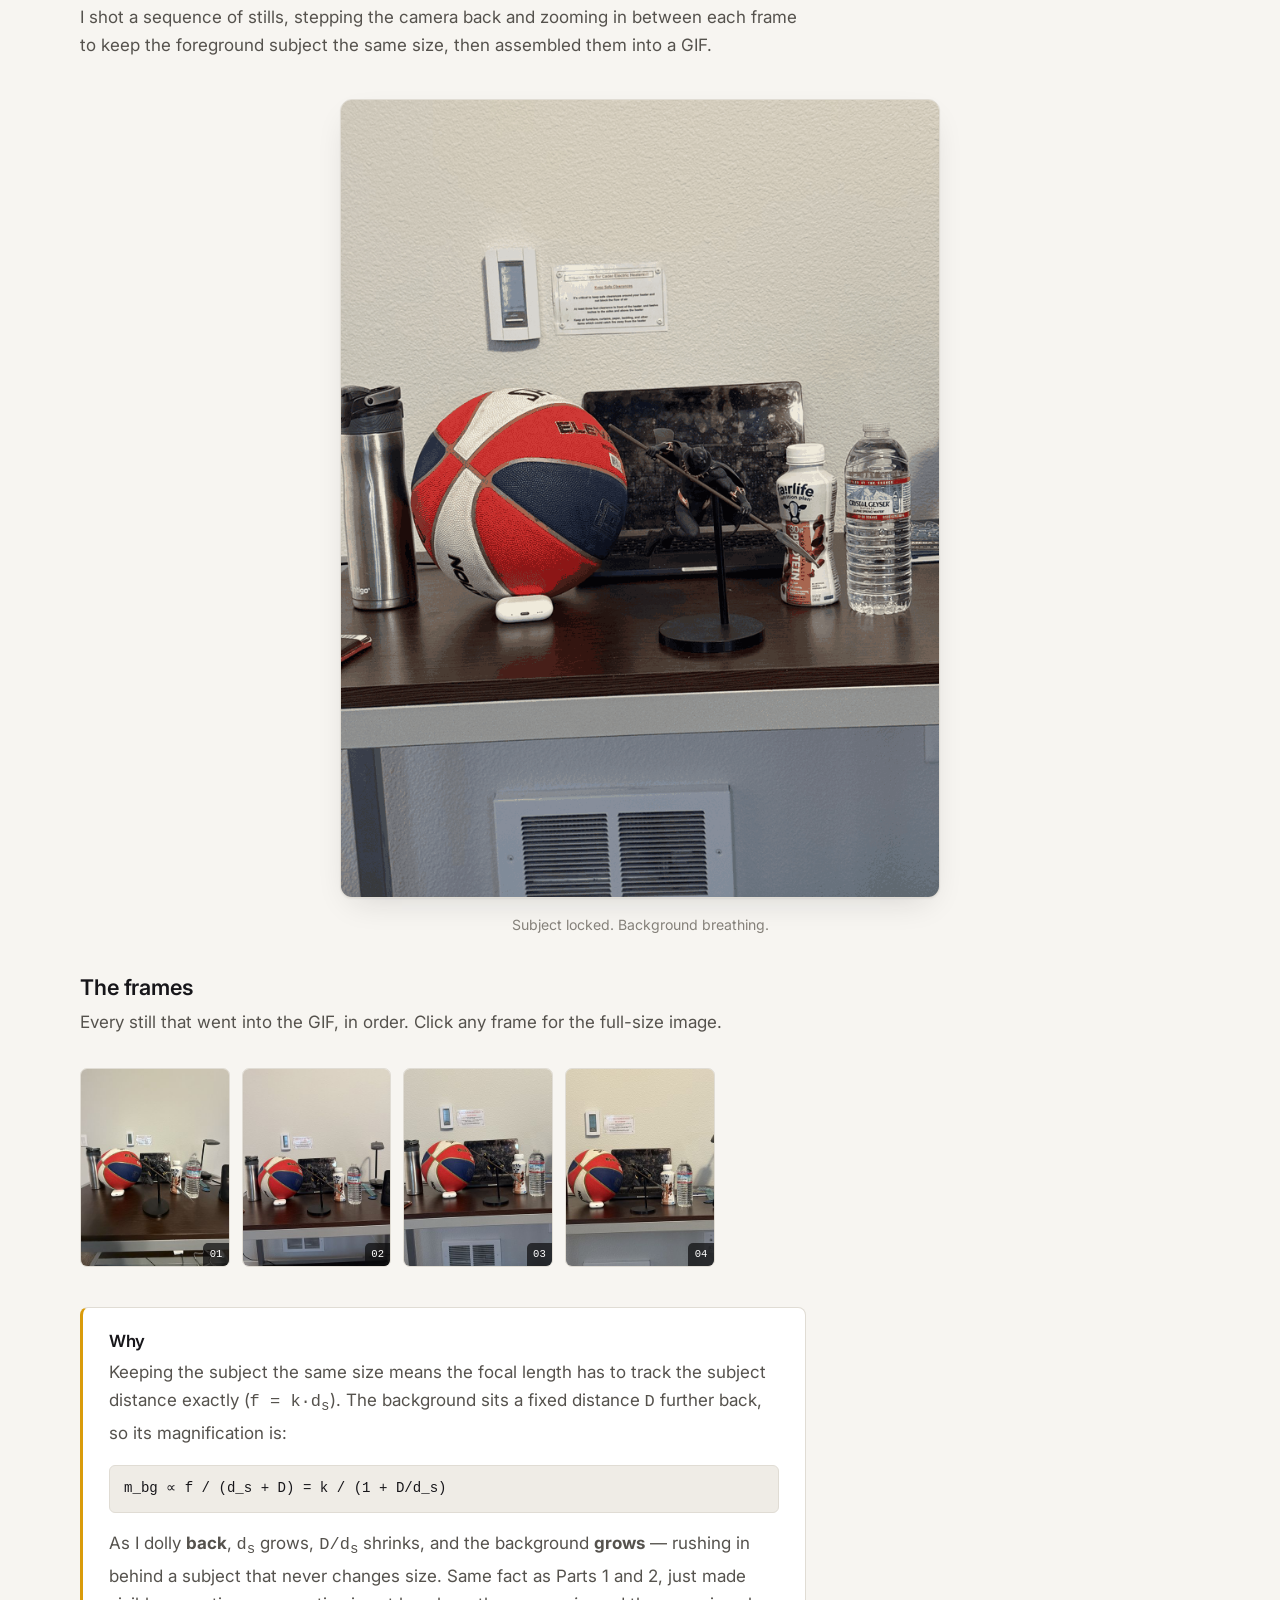
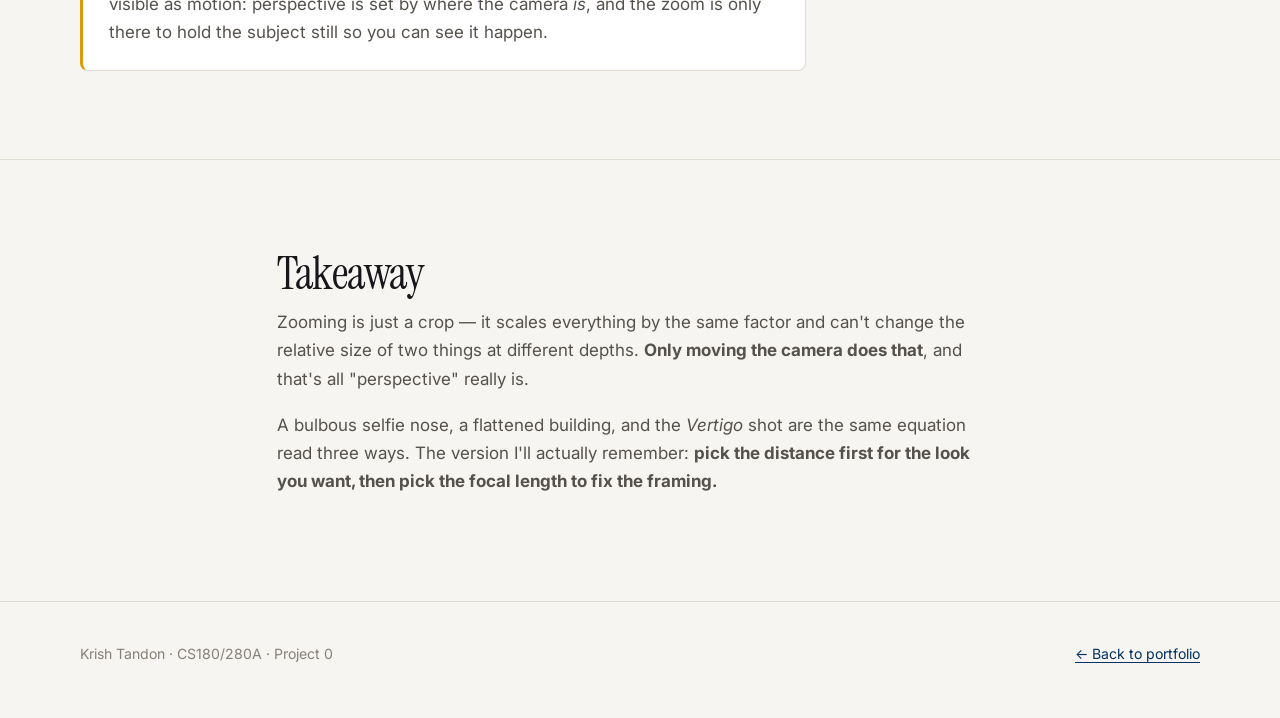
==== commit bee4a1e0: "Correct Part 1: the framing was matched, and say by how much Measured with SIFT across the pair: the" ====
--- a/0/index.html
+++ b/0/index.html
@@ -47,9 +47,10 @@
       <p class="eyebrow">Part 1</p>
       <h2>Selfie: the wrong way vs. the right way</h2>
       <div class="prose">
-        <p>Two portraits of the same face, framed to the same size. The first is an arm's-length
-          selfie. For the second I backed up several feet and zoomed in until the face filled the
-          frame again. Nothing else changed — same subject, same light, same pose.</p>
+        <p>Two portraits of the same face, framed to the same size. The first is a close
+          selfie on the 0.5&times; ultra-wide. For the second I backed away and zoomed to
+          1&times; until the face filled the frame again. Nothing else changed — same subject,
+          same light, same pose.</p>
       </div>
 
       <div class="pair">
@@ -59,9 +60,9 @@
             <img src="media/part1-close.jpg" alt="Selfie taken from close up, showing perspective distortion of the face">
           </a>
           <figcaption>
-            <b>The wrong way.</b> Camera about an arm's length away. The nose and forehead push
-            forward, the ears fall off the sides of the head, and the face reads wide and
-            round.
+            <b>The wrong way.</b> Shot close, on the 0.5&times; ultra-wide. The nose and
+            forehead push forward, the jaw tapers away, and the ears wrap around out of
+            sight.
             <span class="exif" data-exif="part1-close">14mm equiv. · f/2.2 · 1/60s · ISO 1000 · iPhone 16 Pro</span>
           </figcaption>
         </figure>
@@ -72,25 +73,50 @@
             <img src="media/part1-far.jpg" alt="Portrait taken from several feet away with the lens zoomed in, showing natural proportions">
           </a>
           <figcaption>
-            <b>The right way.</b> Several feet back, zoomed in to match the framing. Nose, cheeks
-            and ears settle into their real proportions; the face flattens out and simply looks
-            like the person.
+            <b>The right way.</b> Backed away and zoomed to 1&times; to rebuild the same
+            framing. The nose settles back, the cheeks and jaw fill out, and the proportions
+            read like the actual person.
             <span class="exif" data-exif="part1-far">24mm equiv. · f/1.8 · 1/60s · ISO 500 · iPhone 16 Pro</span>
           </figcaption>
         </figure>
       </div>
+
+      <figure style="margin-top:2rem;">
+        <a class="shot" href="media/part1-detail.jpg" target="_blank" rel="noopener"
+           style="display:block;">
+          <img src="media/part1-detail.jpg" alt="The two faces cropped from the same region of each frame at the same scale, showing the difference in nose size and jaw width"
+               style="height:auto; object-fit:contain;">
+        </a>
+        <figcaption>
+          The same crop box from both frames, at the same scale — 0.5&times; on the left,
+          1&times; on the right. The head is the same height in each, so what you're seeing is
+          purely the change in <b>proportions</b>: on the left the nose is larger, the jaw
+          narrows, and the sides of the head fall away. On the right the face is fuller and
+          flatter.
+        </figcaption>
+      </figure>
 
       <div class="why">
         <h3>Why</h3>
-        <p>In a perspective image, size falls off as <b>1/depth</b> — so what matters isn't how far
-          away the camera is, it's the <em>ratio</em> of distances to the near and far parts of the
-          face. A head is about 10&nbsp;cm deep. Held at 30&nbsp;cm, the nose is a third closer than
-          the ears, so it's rendered a third bigger. Back at 2&nbsp;m, that same 10&nbsp;cm is only
-          5% — and the distortion disappears.</p>
+        <p>In a perspective image, size falls off as <b>1/depth</b> — so what matters isn't how
+          far away the camera is, it's the <em>ratio</em> of distances to the near and far parts
+          of the face. A head is roughly 10&nbsp;cm deep, so the nose sits at
+          <span style="font-family:var(--mono)">d</span> while the ears sit at
+          <span style="font-family:var(--mono)">d + Δ</span>:</p>
         <p class="math">nose / ears  =  (d + Δ) / d  =  1 + Δ/d</p>
-        <p>The zoom didn't fix the face — <b>stepping back did</b>. Zooming only restored the
-          framing. That's also why "85&nbsp;mm is a flattering portrait lens" is a bit of a lie: the
-          lens is flattering because it forces you to stand far enough away.</p>
+        <p><b>How far back did I actually go?</b> I didn't measure it at the time — but the two
+          photos do. Matching features across the pair, the face comes out the
+          <b>same size in both</b> (0.98&times;) while the lens went from 14&nbsp;mm to
+          24&nbsp;mm equivalent — <b>1.71&times; longer</b>. Holding the subject's size while
+          lengthening the lens by 1.71&times; is only possible if the camera moved
+          <b>≈1.7&times; further away</b>.</p>
+        <p>Put numbers on it: from a typical arm's length of ~35&nbsp;cm, that 10&nbsp;cm of head
+          depth renders the nose about <b>29%</b> bigger than the ears. At 1.7&times; that
+          distance it's <b>16%</b>. The distortion roughly halves — which is exactly the
+          difference you can see in the crop above.</p>
+        <p>So the zoom didn't fix the face — <b>moving back did</b>. Zooming only restored the
+          framing. That's also why "85&nbsp;mm is a flattering portrait lens" is a bit of a lie:
+          the lens is flattering because it forces you to stand far enough away.</p>
       </div>
       </div>
     </div>
--- a/style.css
+++ b/style.css
@@ -193,7 +193,7 @@
 /* ---------- dolly zoom ---------- */
 
 .gif-stage {
-  margin: 2.5rem auto 0; max-width: 620px;
+  margin: 2.5rem auto 0; max-width: 600px;
   border: 1px solid var(--rule); border-radius: 12px;
   overflow: hidden; box-shadow: var(--shadow); background: var(--bg-sunken);
 }
@@ -259,3 +259,64 @@
   html { scroll-behavior: auto; }
   * { transition: none !important; }
 }
+
+/* ---------- narrow screens: keep the sticky header compact ---------- */
+
+@media (max-width: 620px) {
+  html { scroll-padding-top: 72px; }
+
+  .topbar-inner { min-height: 0; gap: .35rem; padding-block: .5rem; }
+  .brand { font-size: 1.05rem; margin-right: 0; width: 100%; }
+
+  .topnav {
+    width: 100%;
+    gap: .9rem;
+    flex-wrap: nowrap;
+    overflow-x: auto;
+    scrollbar-width: none;
+    -webkit-overflow-scrolling: touch;
+  }
+  .topnav::-webkit-scrollbar { display: none; }
+  .topnav a { font-size: .8rem; white-space: nowrap; padding-block: .1rem; }
+
+  .why { padding: 1.15rem 1.2rem; }
+  .contact-sheet { grid-template-columns: repeat(auto-fill, minmax(110px, 1fr)); gap: .55rem; }
+  .meta li { font-size: .7rem; padding: .25rem .65rem; }
+}
+
+/* ---------- print: the Gradescope PDF is a print of this page ---------- */
+
+@media print {
+  /* force the light palette regardless of the OS theme */
+  :root {
+    --bg: #fff; --bg-raised: #fff; --bg-sunken: #fff;
+    --text: #000; --text-soft: #222; --text-mute: #555;
+    --rule: #bbb; --accent: #003262; --gold: #a37200; --shadow: none;
+  }
+
+  body { font-size: 11pt; line-height: 1.45; background: #fff; }
+
+  /* a sticky bar would stamp itself over the first page */
+  .topbar { position: static; border-bottom: 1px solid var(--rule); backdrop-filter: none; }
+  .topnav, .backlink { display: none; }
+
+  section { padding-block: 1.1rem; break-inside: auto; }
+  .hero { padding-block: .5rem 1rem; }
+  h1 { font-size: 28pt; }
+  h2 { font-size: 18pt; }
+
+  /* keep a photo and its caption on the same page */
+  figure, .why, .gif-stage { break-inside: avoid; page-break-inside: avoid; }
+  h2, h3 { break-after: avoid; page-break-after: avoid; }
+
+  .pair { grid-template-columns: 1fr 1fr; gap: 1rem; }
+  .shot { box-shadow: none; }
+  .shot img, .shot--tall img { height: auto; max-height: 3.4in; object-fit: contain; }
+  .gif-stage { max-width: 3.6in; }
+  .contact-sheet { grid-template-columns: repeat(4, 1fr); }
+
+  a { color: var(--accent); text-decoration: none; }
+  .tag { background: #333 !important; color: #fff !important; }
+  .tag--good { background: #14532d !important; }
+  .tag--bad  { background: #7a2014 !important; }
+}
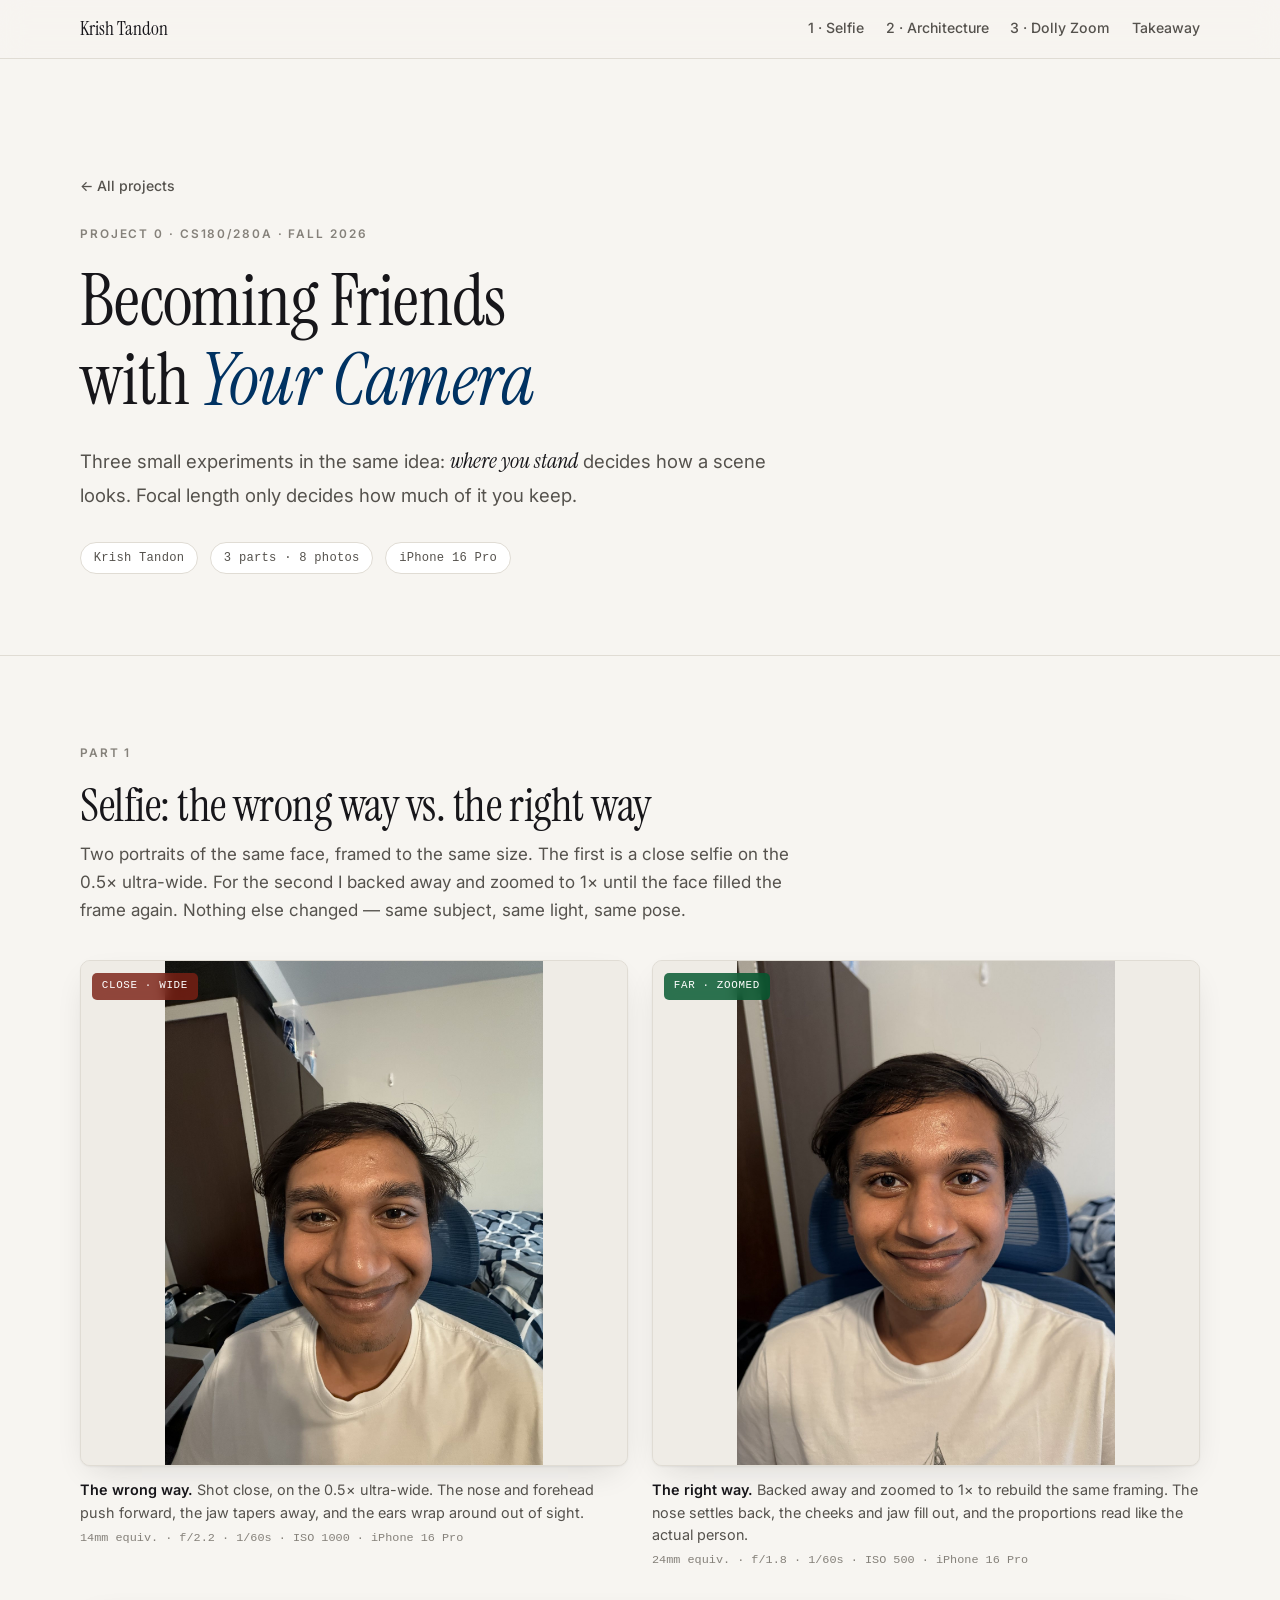
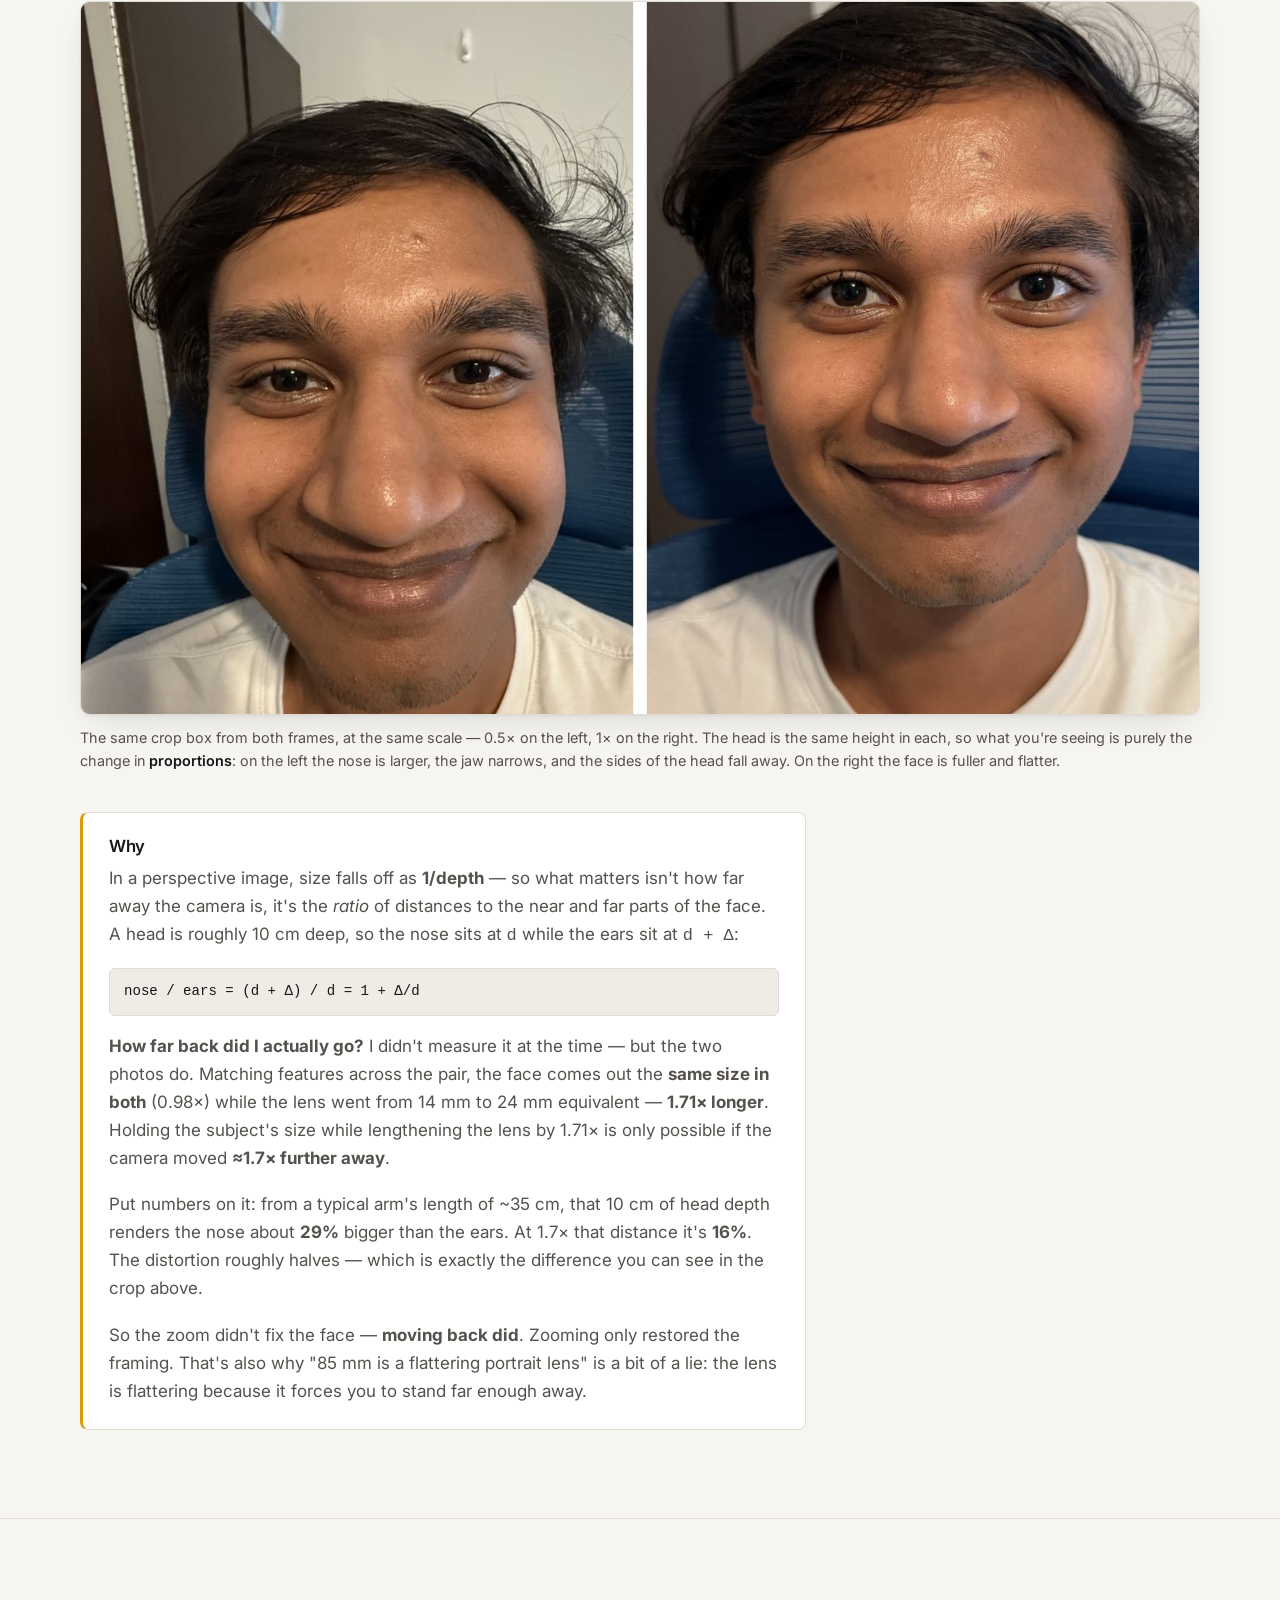
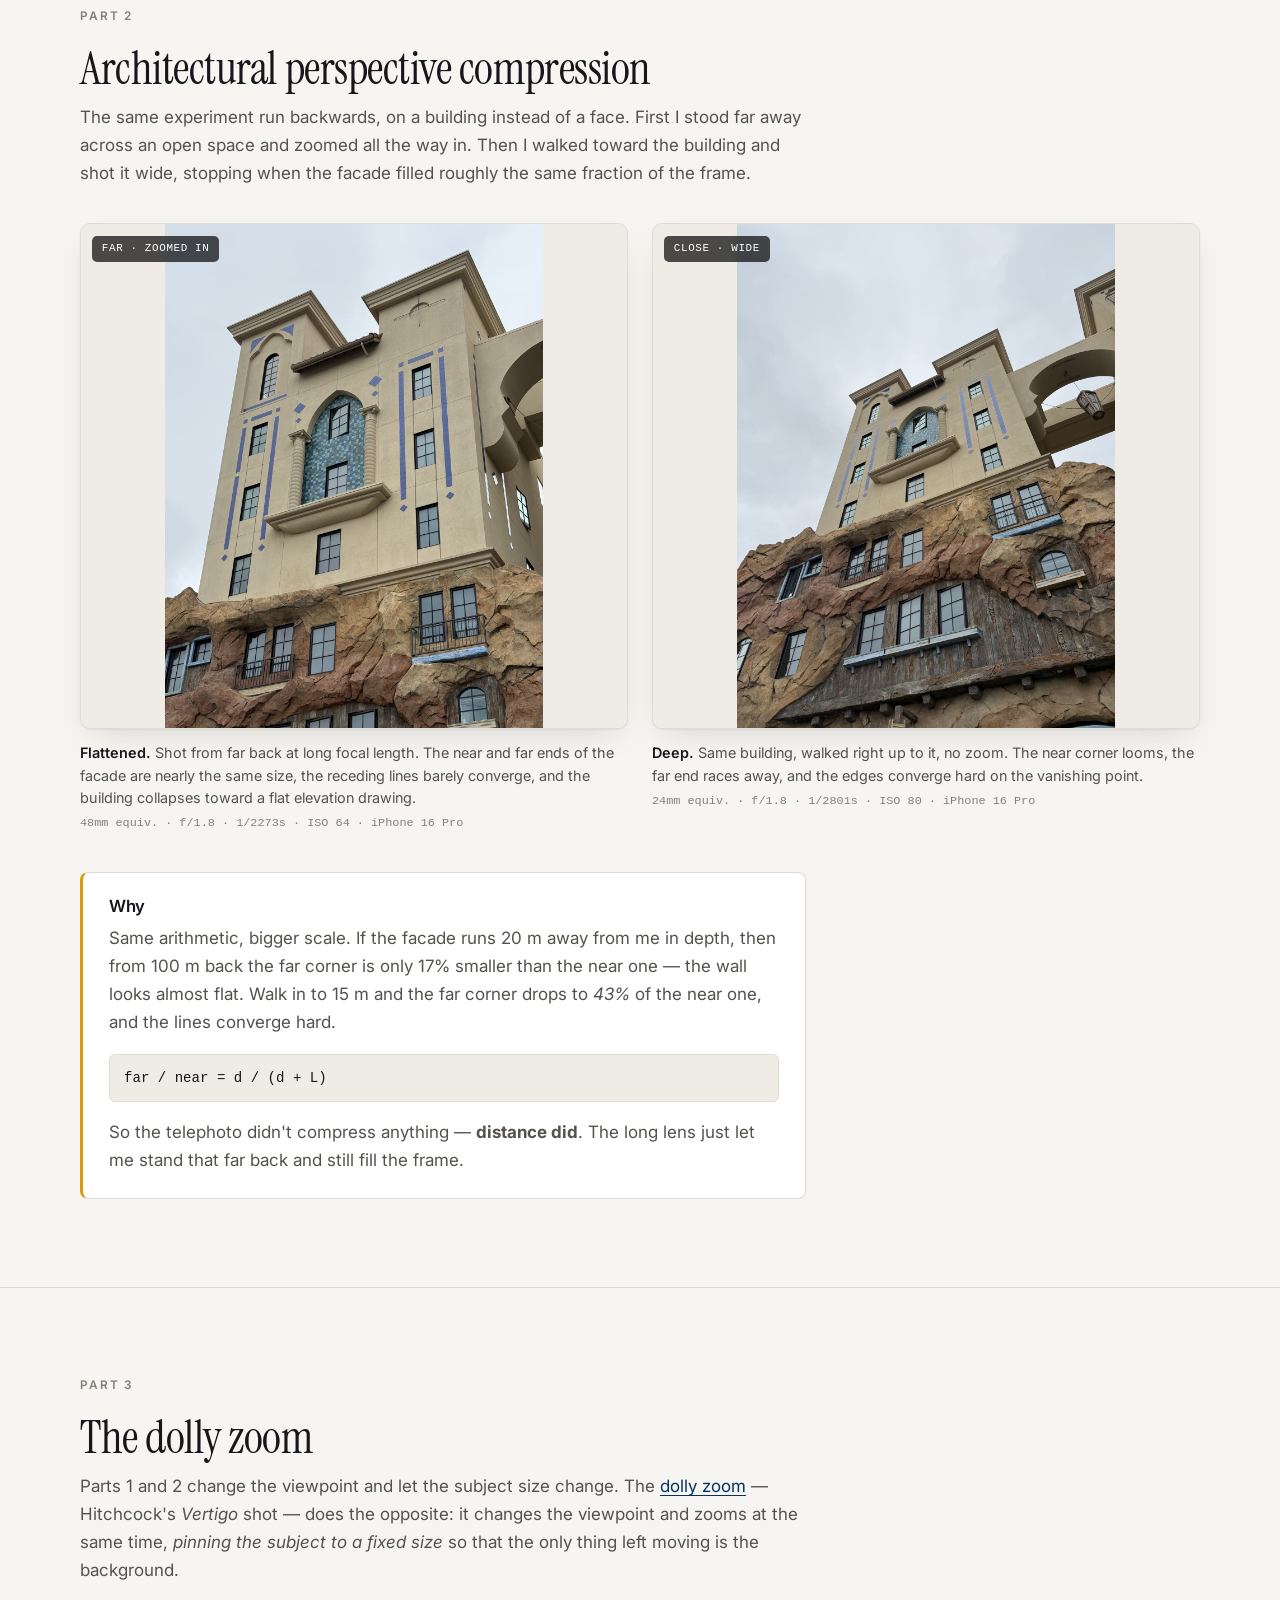
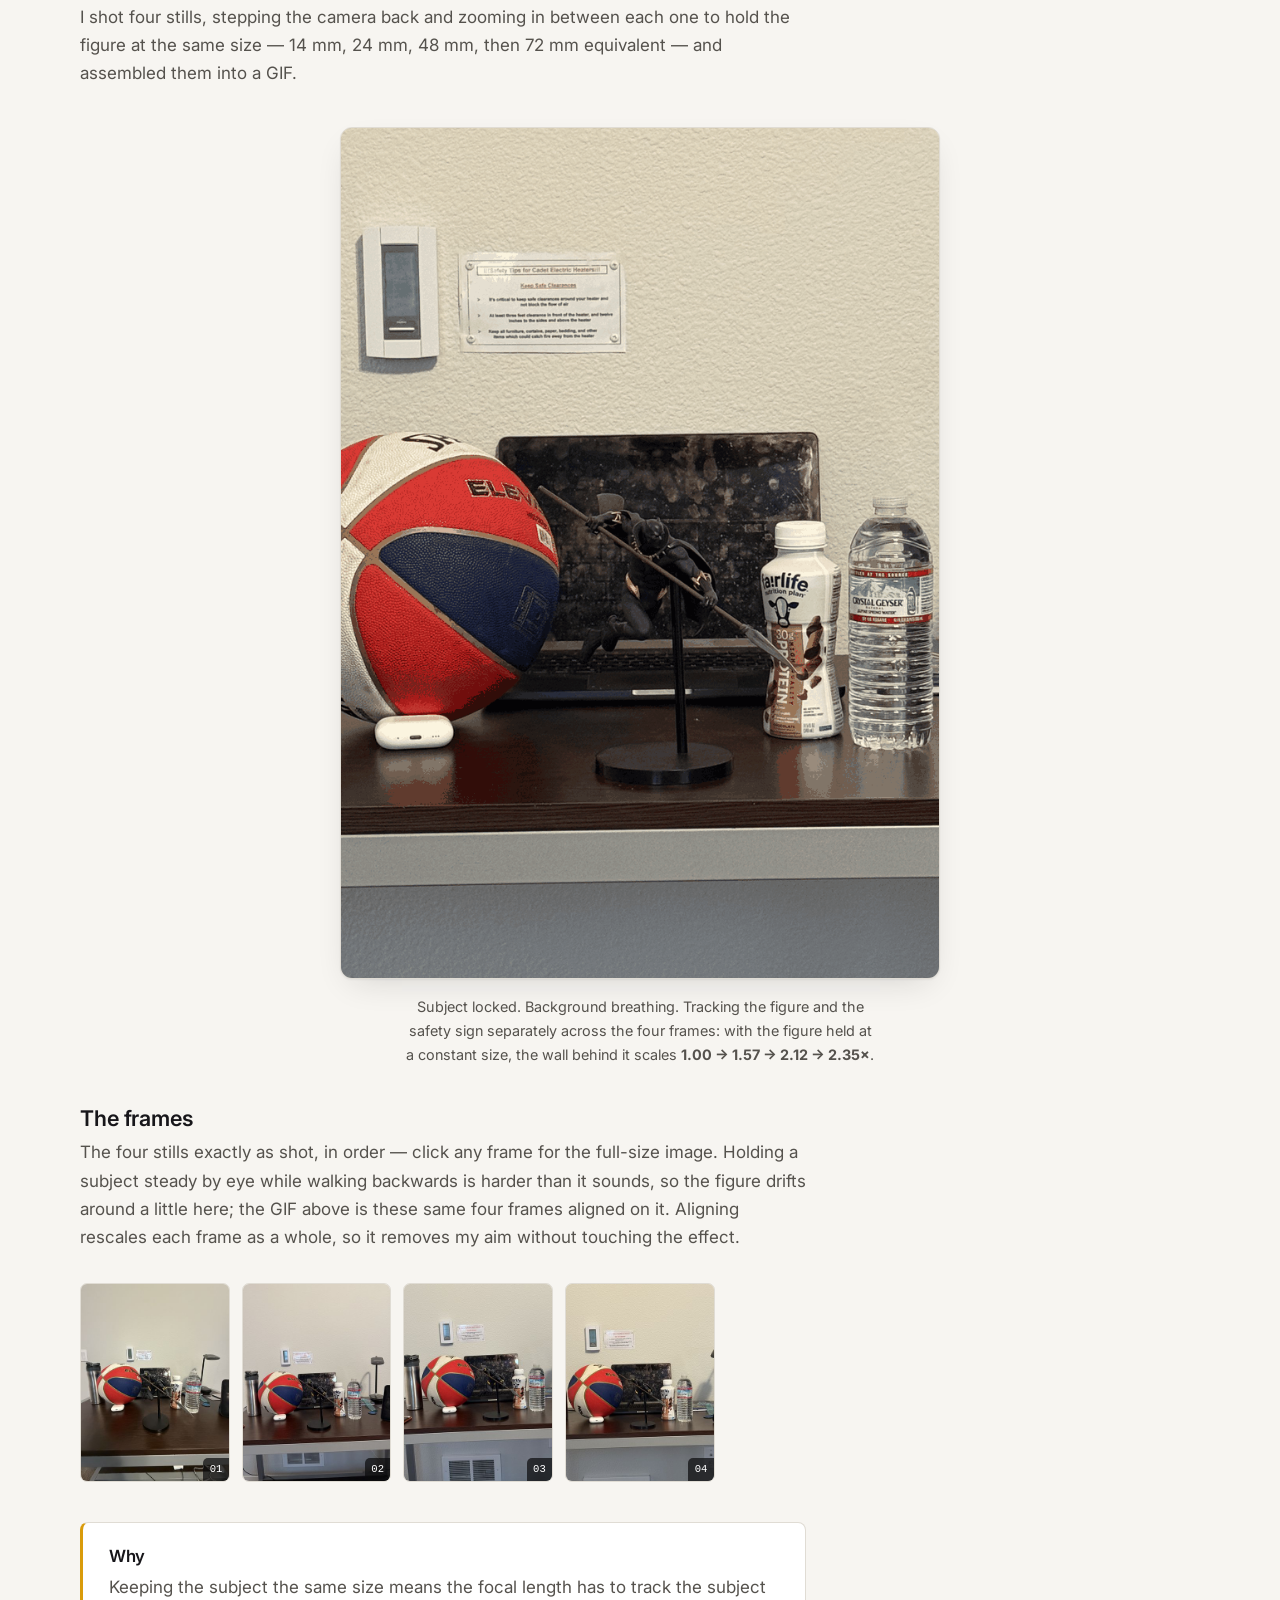
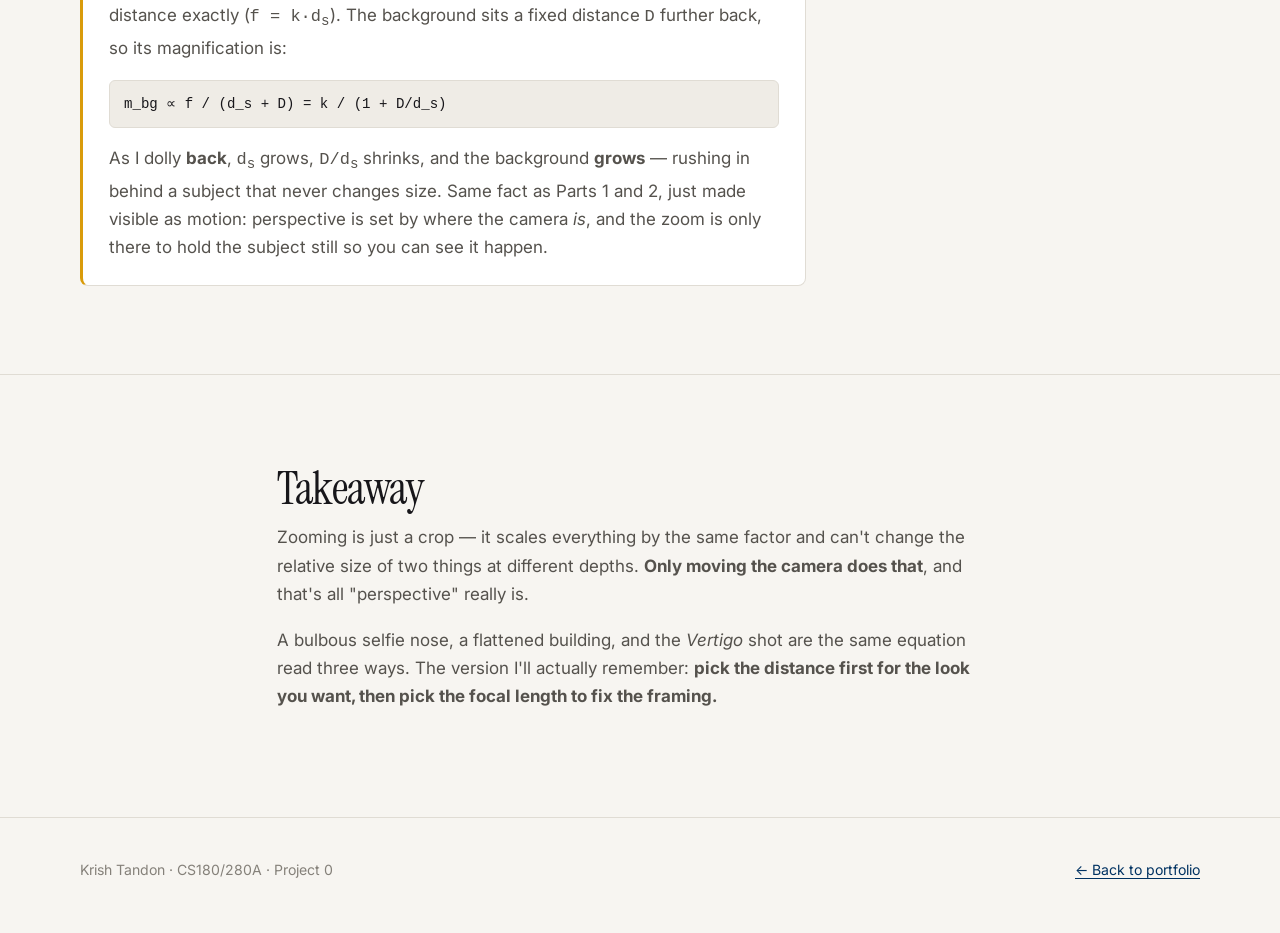
==== commit dd4d8a4c: "Stabilise the dolly-zoom GIF on the subject The figure drifted ~10% of frame width right in frame 3 " ====
--- a/0/index.html
+++ b/0/index.html
@@ -186,20 +186,27 @@
           <em>Vertigo</em> shot — does the opposite: it changes the viewpoint and zooms at the same
           time, <em>pinning the subject to a fixed size</em> so that the only thing left moving is
           the background.</p>
-        <p>I shot a sequence of stills, stepping the camera back and zooming in between each frame
-          to keep the foreground subject the same size, then assembled them into a GIF.</p>
+        <p>I shot four stills, stepping the camera back and zooming in between each one to hold
+          the figure at the same size — 14&nbsp;mm, 24&nbsp;mm, 48&nbsp;mm, then 72&nbsp;mm
+          equivalent — and assembled them into a GIF.</p>
       </div>
 
       <div class="gif-stage">
         <img src="media/dolly-zoom.gif" alt="Animated dolly zoom: the foreground subject stays a constant size while the background rushes in behind it">
       </div>
-      <p style="text-align:center; font-size:.88rem; color:var(--text-mute); margin-top:.9rem;">
-        Subject locked. Background breathing.
+      <p style="text-align:center; font-size:.9rem; color:var(--text-soft); margin-top:1rem;
+                max-width:52ch; margin-inline:auto;">
+        Subject locked. Background breathing. Tracking the figure and the safety sign
+        separately across the four frames: with the figure held at a constant size, the wall
+        behind it scales <b>1.00 → 1.57 → 2.12 → 2.35&times;</b>.
       </p>
 
       <h3>The frames</h3>
-      <p class="prose" style="margin-top:0;">Every still that went into the GIF, in order. Click any
-        frame for the full-size image.</p>
+      <p class="prose" style="margin-top:0;">The four stills exactly as shot, in order — click any
+        frame for the full-size image. Holding a subject steady by eye while walking backwards is
+        harder than it sounds, so the figure drifts around a little here; the GIF above is these
+        same four frames aligned on it. Aligning rescales each frame as a whole, so it removes my
+        aim without touching the effect.</p>
 
       <div class="contact-sheet">
         <!-- CONTACT_SHEET_START -->
